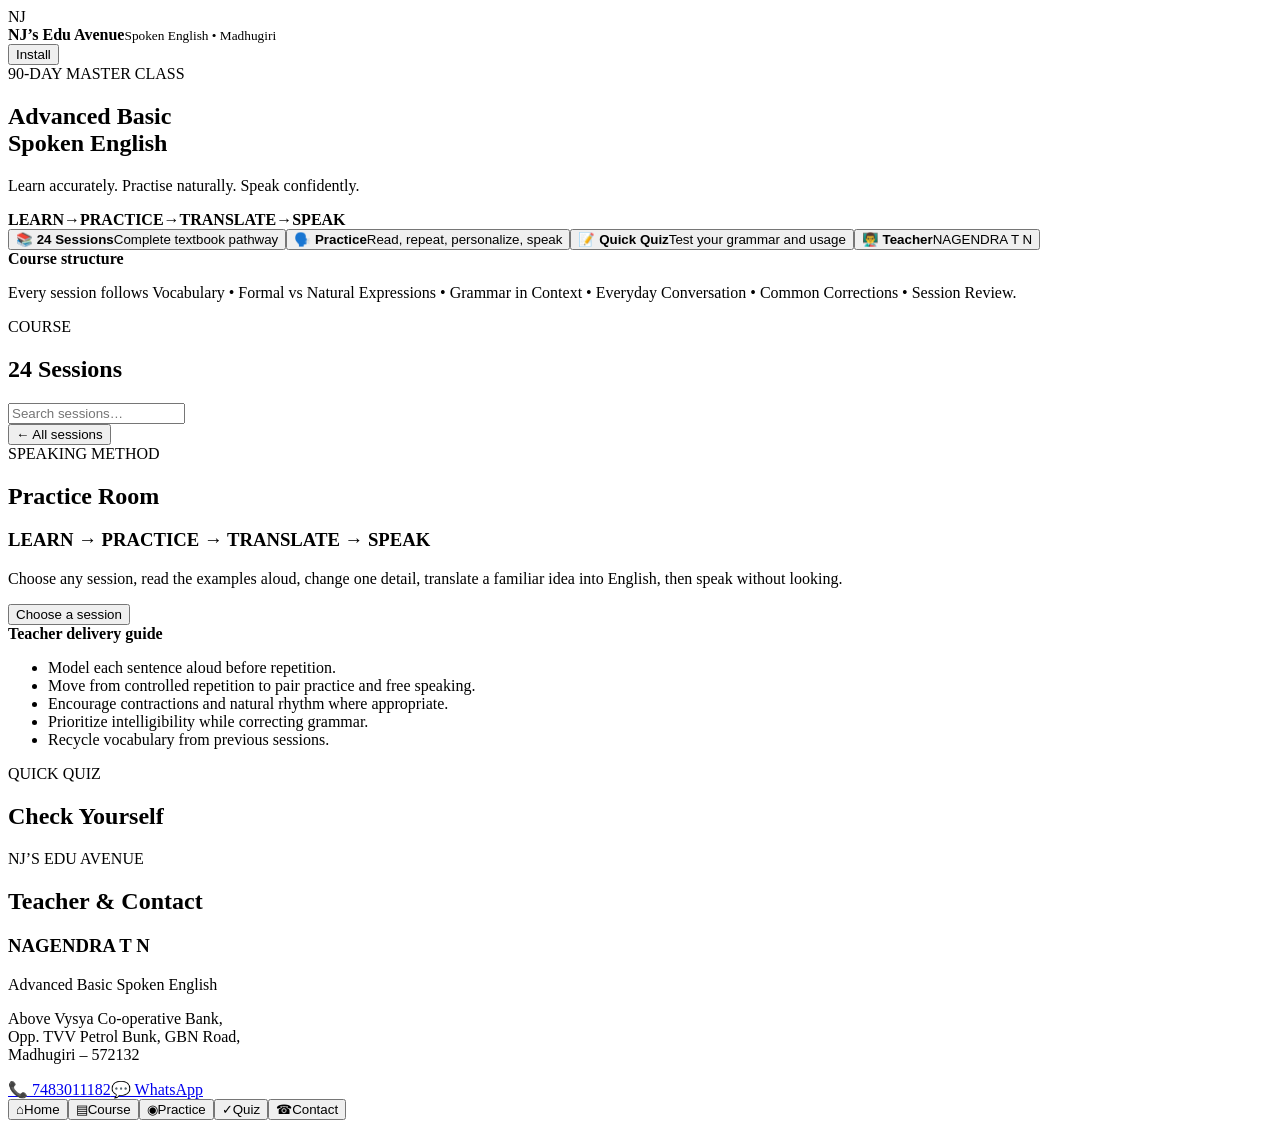
==== index.html @ 38653675 "Create fresh NJ’s Edu Avenue web app shell" ====
<!doctype html><html lang="en"><head><meta charset="utf-8"><meta name="viewport" content="width=device-width,initial-scale=1,viewport-fit=cover"><meta name="theme-color" content="#7c3aed"><meta name="description" content="NJ’s Edu Avenue – Advanced Basic Spoken English, Madhugiri"><link rel="manifest" href="manifest.webmanifest"><link rel="stylesheet" href="style.css"><title>NJ’s Edu Avenue | Spoken English</title></head><body><header class="top"><div class="brand"><div class="logoMark">NJ</div><div><b>NJ’s Edu Avenue</b><small>Spoken English • Madhugiri</small></div></div><button id="installBtn" class="ghost hidden">Install</button></header><main><section id="home" class="screen active"><div class="hero"><span class="pill">90-DAY MASTER CLASS</span><h1>Advanced Basic<br>Spoken English</h1><p>Learn accurately. Practise naturally. Speak confidently.</p><div class="method"><b>LEARN</b><span>→</span><b>PRACTICE</b><span>→</span><b>TRANSLATE</b><span>→</span><b>SPEAK</b></div></div><div class="grid"><button class="card" onclick="showScreen('course')"><strong>📚 24 Sessions</strong><span>Complete textbook pathway</span></button><button class="card" onclick="showScreen('practice')"><strong>🗣️ Practice</strong><span>Read, repeat, personalize, speak</span></button><button class="card" onclick="showScreen('quiz')"><strong>📝 Quick Quiz</strong><span>Test your grammar and usage</span></button><button class="card" onclick="showScreen('contact')"><strong>👨‍🏫 Teacher</strong><span>NAGENDRA T N</span></button></div><div class="info"><b>Course structure</b><p>Every session follows Vocabulary • Formal vs Natural Expressions • Grammar in Context • Everyday Conversation • Common Corrections • Session Review.</p></div></section><section id="course" class="screen"><div class="sectionHead"><div><span class="eyebrow">COURSE</span><h2>24 Sessions</h2></div><input id="search" placeholder="Search sessions…" oninput="renderSessions()"></div><div id="sessions"></div></section><section id="detail" class="screen"><button class="back" onclick="showScreen('course')">← All sessions</button><div id="detailContent"></div></section><section id="practice" class="screen"><span class="eyebrow">SPEAKING METHOD</span><h2>Practice Room</h2><div class="practiceBox"><h3>LEARN → PRACTICE → TRANSLATE → SPEAK</h3><p>Choose any session, read the examples aloud, change one detail, translate a familiar idea into English, then speak without looking.</p><button onclick="showScreen('course')">Choose a session</button></div><div class="info"><b>Teacher delivery guide</b><ul><li>Model each sentence aloud before repetition.</li><li>Move from controlled repetition to pair practice and free speaking.</li><li>Encourage contractions and natural rhythm where appropriate.</li><li>Prioritize intelligibility while correcting grammar.</li><li>Recycle vocabulary from previous sessions.</li></ul></div></section><section id="quiz" class="screen"><span class="eyebrow">QUICK QUIZ</span><h2>Check Yourself</h2><div id="quizBox"></div></section><section id="contact" class="screen"><span class="eyebrow">NJ’S EDU AVENUE</span><h2>Teacher & Contact</h2><div class="contactCard"><h3>NAGENDRA T N</h3><p>Advanced Basic Spoken English</p><p>Above Vysya Co-operative Bank,<br>Opp. TVV Petrol Bunk, GBN Road,<br>Madhugiri – 572132</p><a href="tel:7483011182">📞 7483011182</a><a href="https://wa.me/917483011182" target="_blank">💬 WhatsApp</a></div></section></main><nav><button data-screen="home" onclick="showScreen('home')">⌂<span>Home</span></button><button data-screen="course" onclick="showScreen('course')">▤<span>Course</span></button><button data-screen="practice" onclick="showScreen('practice')">◉<span>Practice</span></button><button data-screen="quiz" onclick="showScreen('quiz')">✓<span>Quiz</span></button><button data-screen="contact" onclick="showScreen('contact')">☎<span>Contact</span></button></nav><script src="app.js"></script></body></html>
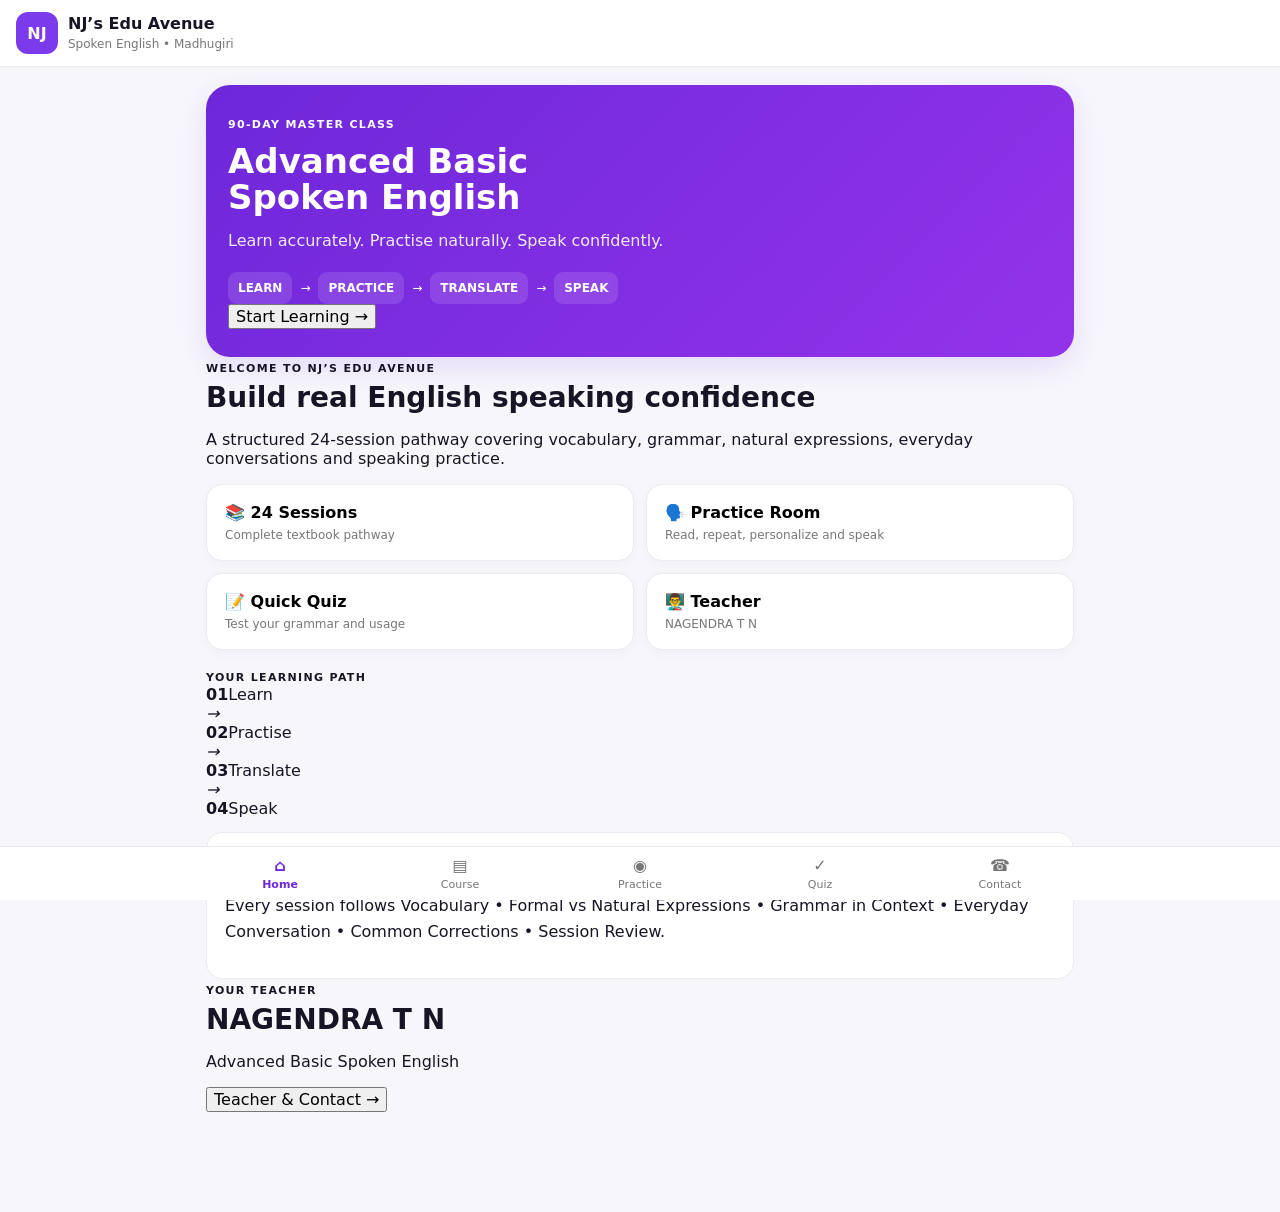
==== commit 390cd5bb: "Create professional home page layout" ====
--- a/index.html
+++ b/index.html
@@ -1 +1,45 @@
-<!doctype html><html lang="en"><head><meta charset="utf-8"><meta name="viewport" content="width=device-width,initial-scale=1,viewport-fit=cover"><meta name="theme-color" content="#7c3aed"><meta name="description" content="NJ’s Edu Avenue – Advanced Basic Spoken English, Madhugiri"><link rel="manifest" href="manifest.webmanifest"><link rel="stylesheet" href="style.css"><title>NJ’s Edu Avenue | Spoken English</title></head><body><header class="top"><div class="brand"><div class="logoMark">NJ</div><div><b>NJ’s Edu Avenue</b><small>Spoken English • Madhugiri</small></div></div><button id="installBtn" class="ghost hidden">Install</button></header><main><section id="home" class="screen active"><div class="hero"><span class="pill">90-DAY MASTER CLASS</span><h1>Advanced Basic<br>Spoken English</h1><p>Learn accurately. Practise naturally. Speak confidently.</p><div class="method"><b>LEARN</b><span>→</span><b>PRACTICE</b><span>→</span><b>TRANSLATE</b><span>→</span><b>SPEAK</b></div></div><div class="grid"><button class="card" onclick="showScreen('course')"><strong>📚 24 Sessions</strong><span>Complete textbook pathway</span></button><button class="card" onclick="showScreen('practice')"><strong>🗣️ Practice</strong><span>Read, repeat, personalize, speak</span></button><button class="card" onclick="showScreen('quiz')"><strong>📝 Quick Quiz</strong><span>Test your grammar and usage</span></button><button class="card" onclick="showScreen('contact')"><strong>👨‍🏫 Teacher</strong><span>NAGENDRA T N</span></button></div><div class="info"><b>Course structure</b><p>Every session follows Vocabulary • Formal vs Natural Expressions • Grammar in Context • Everyday Conversation • Common Corrections • Session Review.</p></div></section><section id="course" class="screen"><div class="sectionHead"><div><span class="eyebrow">COURSE</span><h2>24 Sessions</h2></div><input id="search" placeholder="Search sessions…" oninput="renderSessions()"></div><div id="sessions"></div></section><section id="detail" class="screen"><button class="back" onclick="showScreen('course')">← All sessions</button><div id="detailContent"></div></section><section id="practice" class="screen"><span class="eyebrow">SPEAKING METHOD</span><h2>Practice Room</h2><div class="practiceBox"><h3>LEARN → PRACTICE → TRANSLATE → SPEAK</h3><p>Choose any session, read the examples aloud, change one detail, translate a familiar idea into English, then speak without looking.</p><button onclick="showScreen('course')">Choose a session</button></div><div class="info"><b>Teacher delivery guide</b><ul><li>Model each sentence aloud before repetition.</li><li>Move from controlled repetition to pair practice and free speaking.</li><li>Encourage contractions and natural rhythm where appropriate.</li><li>Prioritize intelligibility while correcting grammar.</li><li>Recycle vocabulary from previous sessions.</li></ul></div></section><section id="quiz" class="screen"><span class="eyebrow">QUICK QUIZ</span><h2>Check Yourself</h2><div id="quizBox"></div></section><section id="contact" class="screen"><span class="eyebrow">NJ’S EDU AVENUE</span><h2>Teacher & Contact</h2><div class="contactCard"><h3>NAGENDRA T N</h3><p>Advanced Basic Spoken English</p><p>Above Vysya Co-operative Bank,<br>Opp. TVV Petrol Bunk, GBN Road,<br>Madhugiri – 572132</p><a href="tel:7483011182">📞 7483011182</a><a href="https://wa.me/917483011182" target="_blank">💬 WhatsApp</a></div></section></main><nav><button data-screen="home" onclick="showScreen('home')">⌂<span>Home</span></button><button data-screen="course" onclick="showScreen('course')">▤<span>Course</span></button><button data-screen="practice" onclick="showScreen('practice')">◉<span>Practice</span></button><button data-screen="quiz" onclick="showScreen('quiz')">✓<span>Quiz</span></button><button data-screen="contact" onclick="showScreen('contact')">☎<span>Contact</span></button></nav><script src="app.js"></script></body></html>+<!doctype html>
+<html lang="en">
+<head>
+<meta charset="utf-8">
+<meta name="viewport" content="width=device-width,initial-scale=1,viewport-fit=cover">
+<meta name="theme-color" content="#5b21b6">
+<meta name="description" content="NJ’s Edu Avenue – Advanced Basic Spoken English, Madhugiri">
+<link rel="manifest" href="manifest.webmanifest">
+<link rel="stylesheet" href="style.css">
+<title>NJ’s Edu Avenue | Spoken English</title>
+</head>
+<body>
+<header class="top">
+  <div class="brand"><div class="logoMark">NJ</div><div><b>NJ’s Edu Avenue</b><small>Spoken English • Madhugiri</small></div></div>
+  <button id="installBtn" class="ghost hidden">Install</button>
+</header>
+<main>
+<section id="home" class="screen active">
+  <div class="hero">
+    <span class="pill">90-DAY MASTER CLASS</span>
+    <h1>Advanced Basic<br><span>Spoken English</span></h1>
+    <p class="heroLead">Learn accurately. Practise naturally. Speak confidently.</p>
+    <div class="method"><b>LEARN</b><span>→</span><b>PRACTICE</b><span>→</span><b>TRANSLATE</b><span>→</span><b>SPEAK</b></div>
+    <button class="primaryHero" onclick="showScreen('course')">Start Learning →</button>
+  </div>
+  <div class="welcome"><span class="eyebrow">WELCOME TO NJ’S EDU AVENUE</span><h2>Build real English speaking confidence</h2><p>A structured 24-session pathway covering vocabulary, grammar, natural expressions, everyday conversations and speaking practice.</p></div>
+  <div class="grid">
+    <button class="card featured" onclick="showScreen('course')"><strong>📚 24 Sessions</strong><span>Complete textbook pathway</span></button>
+    <button class="card" onclick="showScreen('practice')"><strong>🗣️ Practice Room</strong><span>Read, repeat, personalize and speak</span></button>
+    <button class="card" onclick="showScreen('quiz')"><strong>📝 Quick Quiz</strong><span>Test your grammar and usage</span></button>
+    <button class="card" onclick="showScreen('contact')"><strong>👨‍🏫 Teacher</strong><span>NAGENDRA T N</span></button>
+  </div>
+  <div class="learningPath"><span class="eyebrow">YOUR LEARNING PATH</span><div class="pathRow"><div><b>01</b><span>Learn</span></div><i>→</i><div><b>02</b><span>Practise</span></div><i>→</i><div><b>03</b><span>Translate</span></div><i>→</i><div><b>04</b><span>Speak</span></div></div></div>
+  <div class="info"><b>Course structure</b><p>Every session follows Vocabulary • Formal vs Natural Expressions • Grammar in Context • Everyday Conversation • Common Corrections • Session Review.</p></div>
+  <div class="teacherPreview"><span class="eyebrow">YOUR TEACHER</span><h2>NAGENDRA T N</h2><p>Advanced Basic Spoken English</p><button class="outline" onclick="showScreen('contact')">Teacher & Contact →</button></div>
+</section>
+<section id="course" class="screen"><div class="sectionHead"><div><span class="eyebrow">COURSE</span><h2>24 Sessions</h2></div><input id="search" placeholder="Search sessions…" oninput="renderSessions()"></div><div id="sessions"></div></section>
+<section id="detail" class="screen"><button class="back" onclick="showScreen('course')">← All sessions</button><div id="detailContent"></div></section>
+<section id="practice" class="screen"><span class="eyebrow">SPEAKING METHOD</span><h2>Practice Room</h2><div class="practiceBox"><h3>LEARN → PRACTICE → TRANSLATE → SPEAK</h3><p>Choose any session, read the examples aloud, change one detail, translate a familiar idea into English, then speak without looking.</p><button onclick="showScreen('course')">Choose a session</button></div><div class="info"><b>Teacher delivery guide</b><ul><li>Model each sentence aloud before repetition.</li><li>Move from controlled repetition to pair practice and free speaking.</li><li>Encourage contractions and natural rhythm where appropriate.</li><li>Prioritize intelligibility while correcting grammar.</li><li>Recycle vocabulary from previous sessions.</li></ul></div></section>
+<section id="quiz" class="screen"><span class="eyebrow">QUICK QUIZ</span><h2>Check Yourself</h2><div id="quizBox"></div></section>
+<section id="contact" class="screen"><span class="eyebrow">NJ’S EDU AVENUE</span><h2>Teacher & Contact</h2><div class="contactCard"><h3>NAGENDRA T N</h3><p>Advanced Basic Spoken English</p><p>Above Vysya Co-operative Bank,<br>Opp. TVV Petrol Bunk, GBN Road,<br>Madhugiri – 572132</p><a href="tel:7483011182">📞 7483011182</a><a href="https://wa.me/917483011182" target="_blank">💬 WhatsApp</a></div></section>
+</main>
+<nav><button data-screen="home" onclick="showScreen('home')">⌂<span>Home</span></button><button data-screen="course" onclick="showScreen('course')">▤<span>Course</span></button><button data-screen="practice" onclick="showScreen('practice')">◉<span>Practice</span></button><button data-screen="quiz" onclick="showScreen('quiz')">✓<span>Quiz</span></button><button data-screen="contact" onclick="showScreen('contact')">☎<span>Contact</span></button></nav>
+<script src="app.js"></script>
+</body></html>
--- a/style.css
+++ b/style.css
@@ -0,0 +1 @@
+*{box-sizing:border-box}body{margin:0;font-family:Inter,system-ui,-apple-system,BlinkMacSystemFont,"Segoe UI",sans-serif;background:#f7f7fb;color:#171525;padding-bottom:82px}.top{position:sticky;top:0;z-index:5;background:#fff;border-bottom:1px solid #eceaf2;padding:12px 16px;display:flex;align-items:center;justify-content:space-between}.brand{display:flex;gap:10px;align-items:center}.logoMark{width:42px;height:42px;border-radius:12px;background:#7c3aed;color:white;display:grid;place-items:center;font-weight:900}.brand b{display:block}.brand small{color:#777;font-size:12px}.ghost,.back,button{font:inherit}.ghost{border:1px solid #ddd6fe;background:#fff;color:#6d28d9;border-radius:10px;padding:8px 12px}.hidden{display:none}main{max-width:900px;margin:auto;padding:18px 16px}.screen{display:none}.screen.active{display:block}.hero{background:linear-gradient(135deg,#6d28d9,#9333ea);color:#fff;border-radius:24px;padding:28px 22px;box-shadow:0 10px 30px #7c3aed25}.pill,.eyebrow{font-size:11px;font-weight:800;letter-spacing:.12em}.hero h1{font-size:34px;line-height:1.05;margin:12px 0}.hero p{opacity:.9}.method{margin-top:22px;display:flex;flex-wrap:wrap;gap:8px;align-items:center;font-size:12px}.method b{background:#ffffff1f;padding:9px 10px;border-radius:9px}.grid{display:grid;grid-template-columns:repeat(2,1fr);gap:12px;margin:16px 0}.card{text-align:left;background:#fff;border:1px solid #eceaf2;border-radius:16px;padding:18px;box-shadow:0 3px 12px #00000008}.card strong,.card span{display:block}.card span{font-size:12px;color:#777;margin-top:6px}.info,.practiceBox,.contactCard,.detailCard{background:#fff;border:1px solid #eceaf2;border-radius:16px;padding:18px;margin-top:14px;line-height:1.6}.sectionHead{display:flex;justify-content:space-between;align-items:end;gap:12px}.sectionHead h2,h2{margin:5px 0 16px;font-size:28px}.sectionHead input{max-width:220px;padding:11px;border:1px solid #ddd6fe;border-radius:10px}.session{display:flex;gap:14px;align-items:center;background:#fff;border:1px solid #eceaf2;border-radius:15px;padding:15px;margin:10px 0;width:100%;text-align:left;cursor:pointer}.num{min-width:42px;height:42px;border-radius:12px;background:#f0e9ff;color:#6d28d9;display:grid;place-items:center;font-weight:800}.session b{display:block}.session small{color:#777}.back{border:0;background:transparent;color:#6d28d9;padding:0;margin:4px 0 14px}.detailCard h3{margin-top:0}.example{background:#f8f7fb;border-left:3px solid #7c3aed;padding:10px 12px;border-radius:8px;margin:8px 0}.practiceBox h3{font-size:20px}.practiceBox button,.quizBtn{background:#7c3aed;color:#fff;border:0;border-radius:10px;padding:11px 15px;cursor:pointer}.quizCard{background:#fff;border:1px solid #eceaf2;border-radius:16px;padding:18px;margin:12px 0}.quizCard button{display:block;width:100%;text-align:left;margin:8px 0;border:1px solid #ddd6fe;background:#faf9ff;border-radius:10px;padding:12px;cursor:pointer}.quizCard button.correct{background:#dcfce7;border-color:#22c55e}.quizCard button.wrong{background:#fee2e2;border-color:#ef4444}.score{font-size:18px;font-weight:800;margin:14px 0}.contactCard a{display:block;margin:12px 0;color:#6d28d9;font-weight:700;text-decoration:none}nav{position:fixed;bottom:0;left:0;right:0;background:#fff;border-top:1px solid #e9e7ef;display:flex;justify-content:center;z-index:10}nav button{flex:1;max-width:180px;border:0;background:transparent;padding:9px 4px;color:#777}nav button.active{color:#6d28d9;font-weight:800}nav span{display:block;font-size:11px;margin-top:3px}@media(max-width:560px){.hero h1{font-size:30px}.grid{grid-template-columns:1fr}.sectionHead{align-items:stretch;flex-direction:column}.sectionHead input{max-width:none;width:100%}}
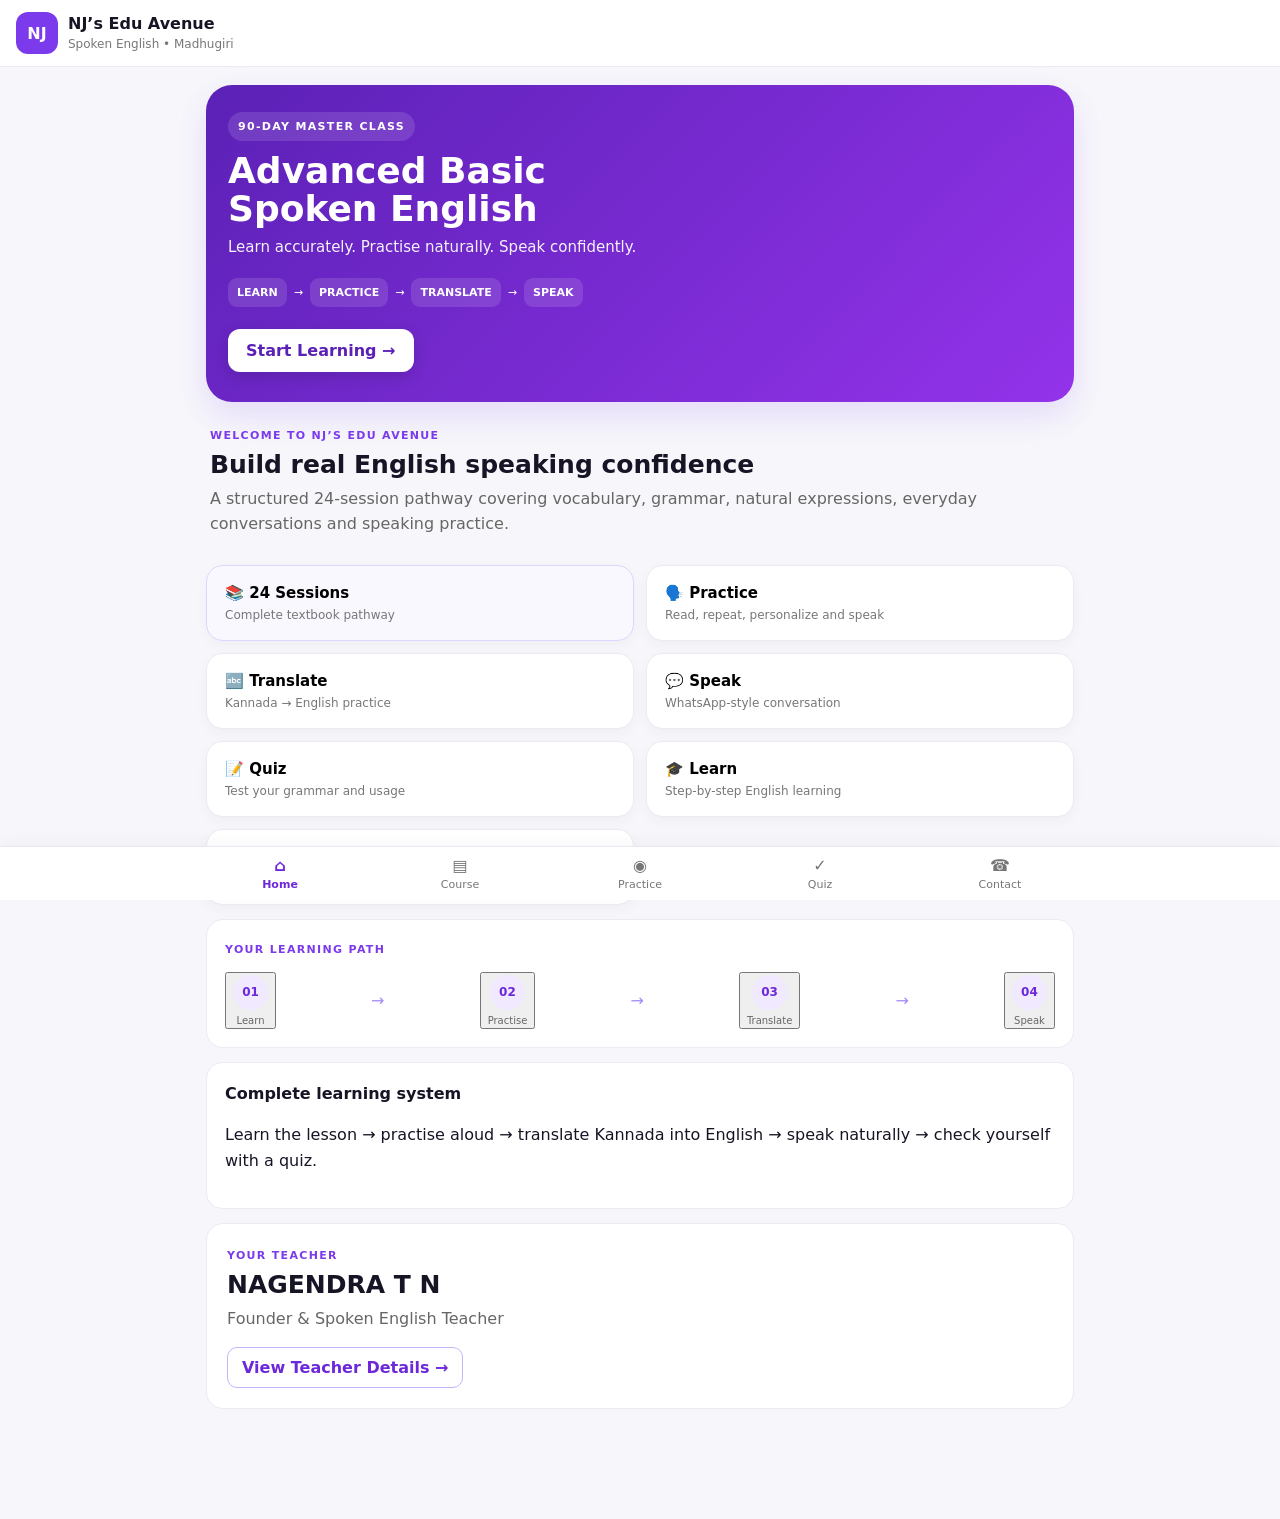
==== commit e1713a9a: "Add Learn Translate Speak Quiz and Teacher sections to home" ====
--- a/index.html
+++ b/index.html
@@ -1,45 +1 @@
-<!doctype html>
-<html lang="en">
-<head>
-<meta charset="utf-8">
-<meta name="viewport" content="width=device-width,initial-scale=1,viewport-fit=cover">
-<meta name="theme-color" content="#5b21b6">
-<meta name="description" content="NJ’s Edu Avenue – Advanced Basic Spoken English, Madhugiri">
-<link rel="manifest" href="manifest.webmanifest">
-<link rel="stylesheet" href="style.css">
-<title>NJ’s Edu Avenue | Spoken English</title>
-</head>
-<body>
-<header class="top">
-  <div class="brand"><div class="logoMark">NJ</div><div><b>NJ’s Edu Avenue</b><small>Spoken English • Madhugiri</small></div></div>
-  <button id="installBtn" class="ghost hidden">Install</button>
-</header>
-<main>
-<section id="home" class="screen active">
-  <div class="hero">
-    <span class="pill">90-DAY MASTER CLASS</span>
-    <h1>Advanced Basic<br><span>Spoken English</span></h1>
-    <p class="heroLead">Learn accurately. Practise naturally. Speak confidently.</p>
-    <div class="method"><b>LEARN</b><span>→</span><b>PRACTICE</b><span>→</span><b>TRANSLATE</b><span>→</span><b>SPEAK</b></div>
-    <button class="primaryHero" onclick="showScreen('course')">Start Learning →</button>
-  </div>
-  <div class="welcome"><span class="eyebrow">WELCOME TO NJ’S EDU AVENUE</span><h2>Build real English speaking confidence</h2><p>A structured 24-session pathway covering vocabulary, grammar, natural expressions, everyday conversations and speaking practice.</p></div>
-  <div class="grid">
-    <button class="card featured" onclick="showScreen('course')"><strong>📚 24 Sessions</strong><span>Complete textbook pathway</span></button>
-    <button class="card" onclick="showScreen('practice')"><strong>🗣️ Practice Room</strong><span>Read, repeat, personalize and speak</span></button>
-    <button class="card" onclick="showScreen('quiz')"><strong>📝 Quick Quiz</strong><span>Test your grammar and usage</span></button>
-    <button class="card" onclick="showScreen('contact')"><strong>👨‍🏫 Teacher</strong><span>NAGENDRA T N</span></button>
-  </div>
-  <div class="learningPath"><span class="eyebrow">YOUR LEARNING PATH</span><div class="pathRow"><div><b>01</b><span>Learn</span></div><i>→</i><div><b>02</b><span>Practise</span></div><i>→</i><div><b>03</b><span>Translate</span></div><i>→</i><div><b>04</b><span>Speak</span></div></div></div>
-  <div class="info"><b>Course structure</b><p>Every session follows Vocabulary • Formal vs Natural Expressions • Grammar in Context • Everyday Conversation • Common Corrections • Session Review.</p></div>
-  <div class="teacherPreview"><span class="eyebrow">YOUR TEACHER</span><h2>NAGENDRA T N</h2><p>Advanced Basic Spoken English</p><button class="outline" onclick="showScreen('contact')">Teacher & Contact →</button></div>
-</section>
-<section id="course" class="screen"><div class="sectionHead"><div><span class="eyebrow">COURSE</span><h2>24 Sessions</h2></div><input id="search" placeholder="Search sessions…" oninput="renderSessions()"></div><div id="sessions"></div></section>
-<section id="detail" class="screen"><button class="back" onclick="showScreen('course')">← All sessions</button><div id="detailContent"></div></section>
-<section id="practice" class="screen"><span class="eyebrow">SPEAKING METHOD</span><h2>Practice Room</h2><div class="practiceBox"><h3>LEARN → PRACTICE → TRANSLATE → SPEAK</h3><p>Choose any session, read the examples aloud, change one detail, translate a familiar idea into English, then speak without looking.</p><button onclick="showScreen('course')">Choose a session</button></div><div class="info"><b>Teacher delivery guide</b><ul><li>Model each sentence aloud before repetition.</li><li>Move from controlled repetition to pair practice and free speaking.</li><li>Encourage contractions and natural rhythm where appropriate.</li><li>Prioritize intelligibility while correcting grammar.</li><li>Recycle vocabulary from previous sessions.</li></ul></div></section>
-<section id="quiz" class="screen"><span class="eyebrow">QUICK QUIZ</span><h2>Check Yourself</h2><div id="quizBox"></div></section>
-<section id="contact" class="screen"><span class="eyebrow">NJ’S EDU AVENUE</span><h2>Teacher & Contact</h2><div class="contactCard"><h3>NAGENDRA T N</h3><p>Advanced Basic Spoken English</p><p>Above Vysya Co-operative Bank,<br>Opp. TVV Petrol Bunk, GBN Road,<br>Madhugiri – 572132</p><a href="tel:7483011182">📞 7483011182</a><a href="https://wa.me/917483011182" target="_blank">💬 WhatsApp</a></div></section>
-</main>
-<nav><button data-screen="home" onclick="showScreen('home')">⌂<span>Home</span></button><button data-screen="course" onclick="showScreen('course')">▤<span>Course</span></button><button data-screen="practice" onclick="showScreen('practice')">◉<span>Practice</span></button><button data-screen="quiz" onclick="showScreen('quiz')">✓<span>Quiz</span></button><button data-screen="contact" onclick="showScreen('contact')">☎<span>Contact</span></button></nav>
-<script src="app.js"></script>
-</body></html>+<!doctype html><html lang="en"><head><meta charset="utf-8"><meta name="viewport" content="width=device-width,initial-scale=1,viewport-fit=cover"><meta name="theme-color" content="#5b21b6"><meta name="description" content="NJ’s Edu Avenue – Advanced Basic Spoken English, Madhugiri"><link rel="manifest" href="manifest.webmanifest"><link rel="stylesheet" href="style.css"><title>NJ’s Edu Avenue | Spoken English</title></head><body><header class="top"><div class="brand"><div class="logoMark">NJ</div><div><b>NJ’s Edu Avenue</b><small>Spoken English • Madhugiri</small></div></div><button id="installBtn" class="ghost hidden">Install</button></header><main><section id="home" class="screen active"><div class="hero"><span class="pill">90-DAY MASTER CLASS</span><h1>Advanced Basic<br><span>Spoken English</span></h1><p class="heroLead">Learn accurately. Practise naturally. Speak confidently.</p><div class="method"><b>LEARN</b><span>→</span><b>PRACTICE</b><span>→</span><b>TRANSLATE</b><span>→</span><b>SPEAK</b></div><button class="primaryHero" onclick="showScreen('course')">Start Learning →</button></div><div class="welcome"><span class="eyebrow">WELCOME TO NJ’S EDU AVENUE</span><h2>Build real English speaking confidence</h2><p>A structured 24-session pathway covering vocabulary, grammar, natural expressions, everyday conversations and speaking practice.</p></div><div class="grid"><button class="card featured" onclick="showScreen('course')"><strong>📚 24 Sessions</strong><span>Complete textbook pathway</span></button><button class="card" onclick="showScreen('practice')"><strong>🗣️ Practice</strong><span>Read, repeat, personalize and speak</span></button><button class="card" onclick="openFeature('translate')"><strong>🔤 Translate</strong><span>Kannada → English practice</span></button><button class="card" onclick="openFeature('speak')"><strong>💬 Speak</strong><span>WhatsApp-style conversation</span></button><button class="card" onclick="showScreen('quiz')"><strong>📝 Quiz</strong><span>Test your grammar and usage</span></button><button class="card" onclick="openFeature('learn')"><strong>🎓 Learn</strong><span>Step-by-step English learning</span></button><button class="card" onclick="openFeature('teacher')"><strong>👨‍🏫 Teacher</strong><span>NAGENDRA T N</span></button></div><div class="learningPath"><span class="eyebrow">YOUR LEARNING PATH</span><div class="pathRow"><button onclick="openFeature('learn')"><b>01</b><span>Learn</span></button><i>→</i><button onclick="showScreen('practice')"><b>02</b><span>Practise</span></button><i>→</i><button onclick="openFeature('translate')"><b>03</b><span>Translate</span></button><i>→</i><button onclick="openFeature('speak')"><b>04</b><span>Speak</span></button></div></div><div class="info"><b>Complete learning system</b><p>Learn the lesson → practise aloud → translate Kannada into English → speak naturally → check yourself with a quiz.</p></div><div class="teacherPreview"><span class="eyebrow">YOUR TEACHER</span><h2>NAGENDRA T N</h2><p>Founder & Spoken English Teacher</p><button class="outline" onclick="openFeature('teacher')">View Teacher Details →</button></div></section><section id="course" class="screen"><div class="sectionHead"><div><span class="eyebrow">COURSE</span><h2>24 Sessions</h2></div><input id="search" placeholder="Search sessions…" oninput="renderSessions()"></div><div id="sessions"></div></section><section id="detail" class="screen"><button class="back" onclick="showScreen('course')">← All sessions</button><div id="detailContent"></div></section><section id="practice" class="screen"><span class="eyebrow">SPEAKING METHOD</span><h2>Practice Room</h2><div class="practiceBox"><h3>LEARN → PRACTICE → TRANSLATE → SPEAK</h3><p>Choose any session, read the examples aloud, change one detail, translate a familiar idea into English, then speak without looking.</p><button onclick="showScreen('course')">Choose a session</button></div><div class="info"><b>Teacher delivery guide</b><ul><li>Model each sentence aloud before repetition.</li><li>Move from controlled repetition to pair practice and free speaking.</li><li>Encourage contractions and natural rhythm where appropriate.</li><li>Prioritize intelligibility while correcting grammar.</li><li>Recycle vocabulary from previous sessions.</li></ul></div></section><section id="quiz" class="screen"><span class="eyebrow">QUICK QUIZ</span><h2>Check Yourself</h2><div id="quizBox"></div></section><section id="contact" class="screen"><span class="eyebrow">NJ’S EDU AVENUE</span><h2>Teacher & Contact</h2><div class="contactCard"><h3>NAGENDRA T N</h3><p>Advanced Basic Spoken English</p><p>Above Vysya Co-operative Bank,<br>Opp. TVV Petrol Bunk, GBN Road,<br>Madhugiri – 572132</p><a href="tel:7483011182">📞 7483011182</a><a href="https://wa.me/917483011182" target="_blank">💬 WhatsApp</a></div></section><div id="featureScreens"></div></main><nav><button data-screen="home" onclick="showScreen('home')">⌂<span>Home</span></button><button data-screen="course" onclick="showScreen('course')">▤<span>Course</span></button><button data-screen="practice" onclick="showScreen('practice')">◉<span>Practice</span></button><button data-screen="quiz" onclick="showScreen('quiz')">✓<span>Quiz</span></button><button data-screen="contact" onclick="showScreen('contact')">☎<span>Contact</span></button></nav><script src="app.js"></script><script src="home-enhancements.js"></script></body></html>
--- a/style.css
+++ b/style.css
@@ -1 +1 @@
-*{box-sizing:border-box}body{margin:0;font-family:Inter,system-ui,-apple-system,BlinkMacSystemFont,"Segoe UI",sans-serif;background:#f7f7fb;color:#171525;padding-bottom:82px}.top{position:sticky;top:0;z-index:5;background:#fff;border-bottom:1px solid #eceaf2;padding:12px 16px;display:flex;align-items:center;justify-content:space-between}.brand{display:flex;gap:10px;align-items:center}.logoMark{width:42px;height:42px;border-radius:12px;background:#7c3aed;color:white;display:grid;place-items:center;font-weight:900}.brand b{display:block}.brand small{color:#777;font-size:12px}.ghost,.back,button{font:inherit}.ghost{border:1px solid #ddd6fe;background:#fff;color:#6d28d9;border-radius:10px;padding:8px 12px}.hidden{display:none}main{max-width:900px;margin:auto;padding:18px 16px}.screen{display:none}.screen.active{display:block}.hero{background:linear-gradient(135deg,#6d28d9,#9333ea);color:#fff;border-radius:24px;padding:28px 22px;box-shadow:0 10px 30px #7c3aed25}.pill,.eyebrow{font-size:11px;font-weight:800;letter-spacing:.12em}.hero h1{font-size:34px;line-height:1.05;margin:12px 0}.hero p{opacity:.9}.method{margin-top:22px;display:flex;flex-wrap:wrap;gap:8px;align-items:center;font-size:12px}.method b{background:#ffffff1f;padding:9px 10px;border-radius:9px}.grid{display:grid;grid-template-columns:repeat(2,1fr);gap:12px;margin:16px 0}.card{text-align:left;background:#fff;border:1px solid #eceaf2;border-radius:16px;padding:18px;box-shadow:0 3px 12px #00000008}.card strong,.card span{display:block}.card span{font-size:12px;color:#777;margin-top:6px}.info,.practiceBox,.contactCard,.detailCard{background:#fff;border:1px solid #eceaf2;border-radius:16px;padding:18px;margin-top:14px;line-height:1.6}.sectionHead{display:flex;justify-content:space-between;align-items:end;gap:12px}.sectionHead h2,h2{margin:5px 0 16px;font-size:28px}.sectionHead input{max-width:220px;padding:11px;border:1px solid #ddd6fe;border-radius:10px}.session{display:flex;gap:14px;align-items:center;background:#fff;border:1px solid #eceaf2;border-radius:15px;padding:15px;margin:10px 0;width:100%;text-align:left;cursor:pointer}.num{min-width:42px;height:42px;border-radius:12px;background:#f0e9ff;color:#6d28d9;display:grid;place-items:center;font-weight:800}.session b{display:block}.session small{color:#777}.back{border:0;background:transparent;color:#6d28d9;padding:0;margin:4px 0 14px}.detailCard h3{margin-top:0}.example{background:#f8f7fb;border-left:3px solid #7c3aed;padding:10px 12px;border-radius:8px;margin:8px 0}.practiceBox h3{font-size:20px}.practiceBox button,.quizBtn{background:#7c3aed;color:#fff;border:0;border-radius:10px;padding:11px 15px;cursor:pointer}.quizCard{background:#fff;border:1px solid #eceaf2;border-radius:16px;padding:18px;margin:12px 0}.quizCard button{display:block;width:100%;text-align:left;margin:8px 0;border:1px solid #ddd6fe;background:#faf9ff;border-radius:10px;padding:12px;cursor:pointer}.quizCard button.correct{background:#dcfce7;border-color:#22c55e}.quizCard button.wrong{background:#fee2e2;border-color:#ef4444}.score{font-size:18px;font-weight:800;margin:14px 0}.contactCard a{display:block;margin:12px 0;color:#6d28d9;font-weight:700;text-decoration:none}nav{position:fixed;bottom:0;left:0;right:0;background:#fff;border-top:1px solid #e9e7ef;display:flex;justify-content:center;z-index:10}nav button{flex:1;max-width:180px;border:0;background:transparent;padding:9px 4px;color:#777}nav button.active{color:#6d28d9;font-weight:800}nav span{display:block;font-size:11px;margin-top:3px}@media(max-width:560px){.hero h1{font-size:30px}.grid{grid-template-columns:1fr}.sectionHead{align-items:stretch;flex-direction:column}.sectionHead input{max-width:none;width:100%}}+*{box-sizing:border-box}body{margin:0;font-family:Inter,system-ui,-apple-system,BlinkMacSystemFont,"Segoe UI",sans-serif;background:#f7f7fb;color:#171525;padding-bottom:92px}.top{position:sticky;top:0;z-index:5;background:#fff;border-bottom:1px solid #eceaf2;padding:12px 16px;display:flex;align-items:center;justify-content:space-between}.brand{display:flex;gap:10px;align-items:center}.logoMark{width:42px;height:42px;border-radius:12px;background:#7c3aed;color:white;display:grid;place-items:center;font-weight:900}.brand b{display:block}.brand small{color:#777;font-size:12px}.ghost,.back,button{font:inherit}.ghost{border:1px solid #ddd6fe;background:#fff;color:#6d28d9;border-radius:10px;padding:8px 12px}.hidden{display:none}main{max-width:900px;margin:auto;padding:18px 16px}.screen{display:none}.screen.active{display:block}.hero{background:linear-gradient(135deg,#5b21b6,#9333ea);color:#fff;border-radius:26px;padding:30px 22px;box-shadow:0 14px 35px #7c3aed25}.pill{font-size:11px;font-weight:900;letter-spacing:.12em;background:#ffffff1f;padding:8px 10px;border-radius:999px}.hero h1{font-size:36px;line-height:1.05;margin:18px 0 10px}.hero h1 span{font-weight:900}.heroLead{font-size:15px;opacity:.94;margin:0}.method{margin-top:22px;display:flex;flex-wrap:wrap;gap:7px;align-items:center;font-size:11px}.method b{background:#ffffff1f;padding:8px 9px;border-radius:9px}.primaryHero{margin-top:22px;background:#fff;color:#5b21b6;border:0;border-radius:12px;padding:12px 18px;font-weight:800;cursor:pointer;box-shadow:0 5px 15px #0002}.welcome{padding:22px 4px 8px}.eyebrow{font-size:11px;font-weight:900;letter-spacing:.12em;color:#7c3aed}.welcome h2,.teacherPreview h2{margin:7px 0;font-size:25px}.welcome p,.teacherPreview p{color:#666;line-height:1.6;margin:6px 0}.grid{display:grid;grid-template-columns:repeat(2,1fr);gap:12px;margin:14px 0}.card{text-align:left;background:#fff;border:1px solid #eceaf2;border-radius:17px;padding:18px;box-shadow:0 4px 14px #00000009;cursor:pointer}.card strong,.card span{display:block}.card strong{font-size:15px}.card span{font-size:12px;color:#777;margin-top:6px}.card.featured{border-color:#ddd6fe;background:#faf8ff}.learningPath{background:#fff;border:1px solid #eceaf2;border-radius:17px;padding:18px;margin-top:14px}.pathRow{display:flex;align-items:center;justify-content:space-between;gap:5px;margin-top:15px}.pathRow div{text-align:center}.pathRow b{display:grid;place-items:center;width:35px;height:35px;margin:auto;border-radius:50%;background:#f0e9ff;color:#6d28d9;font-size:12px}.pathRow span{display:block;font-size:10px;margin-top:5px;color:#666}.pathRow i{color:#a78bfa;font-style:normal}.info,.practiceBox,.contactCard,.detailCard{background:#fff;border:1px solid #eceaf2;border-radius:16px;padding:18px;margin-top:14px;line-height:1.6}.teacherPreview{background:#fff;border:1px solid #eceaf2;border-radius:17px;padding:20px;margin-top:14px}.outline{margin-top:10px;background:#fff;border:1px solid #c4b5fd;color:#6d28d9;border-radius:10px;padding:10px 14px;font-weight:700}.sectionHead{display:flex;justify-content:space-between;align-items:end;gap:12px}.sectionHead h2,h2{margin:5px 0 16px;font-size:28px}.sectionHead input{max-width:220px;padding:11px;border:1px solid #ddd6fe;border-radius:10px}.session{display:flex;gap:14px;align-items:center;background:#fff;border:1px solid #eceaf2;border-radius:15px;padding:15px;margin:10px 0;width:100%;text-align:left;cursor:pointer}.num{min-width:42px;height:42px;border-radius:12px;background:#f0e9ff;color:#6d28d9;display:grid;place-items:center;font-weight:800}.session b{display:block}.session small{color:#777}.back{border:0;background:transparent;color:#6d28d9;padding:0;margin:4px 0 14px}.detailCard h3{margin-top:0}.example{background:#f8f7fb;border-left:3px solid #7c3aed;padding:10px 12px;border-radius:8px;margin:8px 0}.practiceBox h3{font-size:20px}.practiceBox button,.quizBtn{background:#7c3aed;color:#fff;border:0;border-radius:10px;padding:11px 15px;cursor:pointer}.quizCard{background:#fff;border:1px solid #eceaf2;border-radius:16px;padding:18px;margin:12px 0}.quizCard button{display:block;width:100%;text-align:left;margin:8px 0;border:1px solid #ddd6fe;background:#faf9ff;border-radius:10px;padding:12px;cursor:pointer}.quizCard button.correct{background:#dcfce7;border-color:#22c55e}.quizCard button.wrong{background:#fee2e2;border-color:#ef4444}.score{font-size:18px;font-weight:800;margin:14px 0}.contactCard a{display:block;margin:12px 0;color:#6d28d9;font-weight:700;text-decoration:none}nav{position:fixed;bottom:0;left:0;right:0;background:#fff;border-top:1px solid #e9e7ef;display:flex;justify-content:center;z-index:10;box-shadow:0 -4px 15px #00000008}nav button{flex:1;max-width:180px;border:0;background:transparent;padding:9px 4px;color:#777}nav button.active{color:#6d28d9;font-weight:800}nav span{display:block;font-size:11px;margin-top:3px}@media(max-width:560px){.hero h1{font-size:31px}.grid{grid-template-columns:1fr}.sectionHead{align-items:stretch;flex-direction:column}.sectionHead input{max-width:none;width:100%}.pathRow{gap:2px}.pathRow i{font-size:11px}}
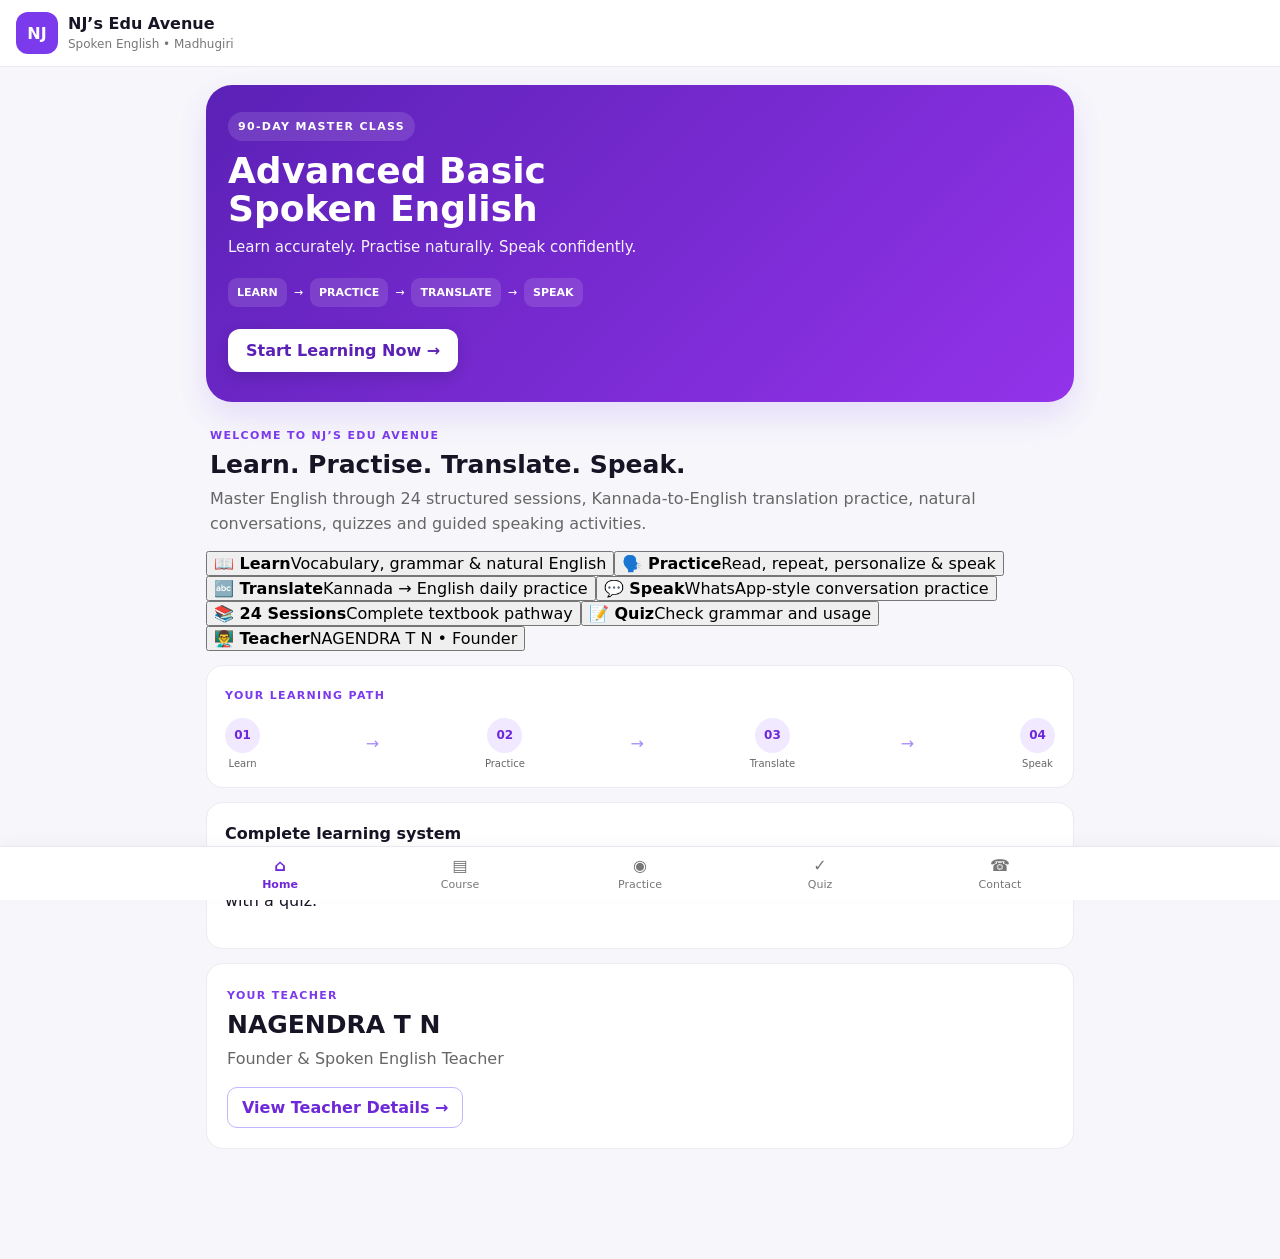
==== commit 831a61e9: "Add Learn Practice Kannada Translate WhatsApp Speak and Teacher sections" ====
--- a/index.html
+++ b/index.html
@@ -1 +1,7 @@
-<!doctype html><html lang="en"><head><meta charset="utf-8"><meta name="viewport" content="width=device-width,initial-scale=1,viewport-fit=cover"><meta name="theme-color" content="#5b21b6"><meta name="description" content="NJ’s Edu Avenue – Advanced Basic Spoken English, Madhugiri"><link rel="manifest" href="manifest.webmanifest"><link rel="stylesheet" href="style.css"><title>NJ’s Edu Avenue | Spoken English</title></head><body><header class="top"><div class="brand"><div class="logoMark">NJ</div><div><b>NJ’s Edu Avenue</b><small>Spoken English • Madhugiri</small></div></div><button id="installBtn" class="ghost hidden">Install</button></header><main><section id="home" class="screen active"><div class="hero"><span class="pill">90-DAY MASTER CLASS</span><h1>Advanced Basic<br><span>Spoken English</span></h1><p class="heroLead">Learn accurately. Practise naturally. Speak confidently.</p><div class="method"><b>LEARN</b><span>→</span><b>PRACTICE</b><span>→</span><b>TRANSLATE</b><span>→</span><b>SPEAK</b></div><button class="primaryHero" onclick="showScreen('course')">Start Learning →</button></div><div class="welcome"><span class="eyebrow">WELCOME TO NJ’S EDU AVENUE</span><h2>Build real English speaking confidence</h2><p>A structured 24-session pathway covering vocabulary, grammar, natural expressions, everyday conversations and speaking practice.</p></div><div class="grid"><button class="card featured" onclick="showScreen('course')"><strong>📚 24 Sessions</strong><span>Complete textbook pathway</span></button><button class="card" onclick="showScreen('practice')"><strong>🗣️ Practice</strong><span>Read, repeat, personalize and speak</span></button><button class="card" onclick="openFeature('translate')"><strong>🔤 Translate</strong><span>Kannada → English practice</span></button><button class="card" onclick="openFeature('speak')"><strong>💬 Speak</strong><span>WhatsApp-style conversation</span></button><button class="card" onclick="showScreen('quiz')"><strong>📝 Quiz</strong><span>Test your grammar and usage</span></button><button class="card" onclick="openFeature('learn')"><strong>🎓 Learn</strong><span>Step-by-step English learning</span></button><button class="card" onclick="openFeature('teacher')"><strong>👨‍🏫 Teacher</strong><span>NAGENDRA T N</span></button></div><div class="learningPath"><span class="eyebrow">YOUR LEARNING PATH</span><div class="pathRow"><button onclick="openFeature('learn')"><b>01</b><span>Learn</span></button><i>→</i><button onclick="showScreen('practice')"><b>02</b><span>Practise</span></button><i>→</i><button onclick="openFeature('translate')"><b>03</b><span>Translate</span></button><i>→</i><button onclick="openFeature('speak')"><b>04</b><span>Speak</span></button></div></div><div class="info"><b>Complete learning system</b><p>Learn the lesson → practise aloud → translate Kannada into English → speak naturally → check yourself with a quiz.</p></div><div class="teacherPreview"><span class="eyebrow">YOUR TEACHER</span><h2>NAGENDRA T N</h2><p>Founder & Spoken English Teacher</p><button class="outline" onclick="openFeature('teacher')">View Teacher Details →</button></div></section><section id="course" class="screen"><div class="sectionHead"><div><span class="eyebrow">COURSE</span><h2>24 Sessions</h2></div><input id="search" placeholder="Search sessions…" oninput="renderSessions()"></div><div id="sessions"></div></section><section id="detail" class="screen"><button class="back" onclick="showScreen('course')">← All sessions</button><div id="detailContent"></div></section><section id="practice" class="screen"><span class="eyebrow">SPEAKING METHOD</span><h2>Practice Room</h2><div class="practiceBox"><h3>LEARN → PRACTICE → TRANSLATE → SPEAK</h3><p>Choose any session, read the examples aloud, change one detail, translate a familiar idea into English, then speak without looking.</p><button onclick="showScreen('course')">Choose a session</button></div><div class="info"><b>Teacher delivery guide</b><ul><li>Model each sentence aloud before repetition.</li><li>Move from controlled repetition to pair practice and free speaking.</li><li>Encourage contractions and natural rhythm where appropriate.</li><li>Prioritize intelligibility while correcting grammar.</li><li>Recycle vocabulary from previous sessions.</li></ul></div></section><section id="quiz" class="screen"><span class="eyebrow">QUICK QUIZ</span><h2>Check Yourself</h2><div id="quizBox"></div></section><section id="contact" class="screen"><span class="eyebrow">NJ’S EDU AVENUE</span><h2>Teacher & Contact</h2><div class="contactCard"><h3>NAGENDRA T N</h3><p>Advanced Basic Spoken English</p><p>Above Vysya Co-operative Bank,<br>Opp. TVV Petrol Bunk, GBN Road,<br>Madhugiri – 572132</p><a href="tel:7483011182">📞 7483011182</a><a href="https://wa.me/917483011182" target="_blank">💬 WhatsApp</a></div></section><div id="featureScreens"></div></main><nav><button data-screen="home" onclick="showScreen('home')">⌂<span>Home</span></button><button data-screen="course" onclick="showScreen('course')">▤<span>Course</span></button><button data-screen="practice" onclick="showScreen('practice')">◉<span>Practice</span></button><button data-screen="quiz" onclick="showScreen('quiz')">✓<span>Quiz</span></button><button data-screen="contact" onclick="showScreen('contact')">☎<span>Contact</span></button></nav><script src="app.js"></script><script src="home-enhancements.js"></script></body></html>+<!doctype html><html lang="en"><head><meta charset="utf-8"><meta name="viewport" content="width=device-width,initial-scale=1,viewport-fit=cover"><meta name="theme-color" content="#5b21b6"><meta name="description" content="NJ’s Edu Avenue – Advanced Basic Spoken English, Madhugiri"><link rel="manifest" href="manifest.webmanifest"><link rel="stylesheet" href="style.css"><title>NJ’s Edu Avenue | Spoken English</title></head><body><header class="top"><div class="brand"><div class="logoMark">NJ</div><div><b>NJ’s Edu Avenue</b><small>Spoken English • Madhugiri</small></div></div><button id="installBtn" class="ghost hidden">Install</button></header><main>
+<section id="home" class="screen active"><div class="hero"><span class="pill">90-DAY MASTER CLASS</span><h1>Advanced Basic<br><span>Spoken English</span></h1><p class="heroLead">Learn accurately. Practise naturally. Speak confidently.</p><div class="method"><b>LEARN</b><span>→</span><b>PRACTICE</b><span>→</span><b>TRANSLATE</b><span>→</span><b>SPEAK</b></div><button class="primaryHero" onclick="openFeature('learn')">Start Learning Now →</button></div><div class="welcome"><span class="eyebrow">WELCOME TO NJ’S EDU AVENUE</span><h2>Learn. Practise. Translate. Speak.</h2><p>Master English through 24 structured sessions, Kannada-to-English translation practice, natural conversations, quizzes and guided speaking activities.</p></div><div class="featureGrid"><button class="featureTile" onclick="openFeature('learn')"><strong>📖 Learn</strong><span>Vocabulary, grammar & natural English</span></button><button class="featureTile" onclick="showScreen('practice')"><strong>🗣️ Practice</strong><span>Read, repeat, personalize & speak</span></button><button class="featureTile" onclick="openFeature('translate')"><strong>🔤 Translate</strong><span>Kannada → English daily practice</span></button><button class="featureTile" onclick="openFeature('speak')"><strong>💬 Speak</strong><span>WhatsApp-style conversation practice</span></button><button class="featureTile" onclick="showScreen('course')"><strong>📚 24 Sessions</strong><span>Complete textbook pathway</span></button><button class="featureTile" onclick="showScreen('quiz')"><strong>📝 Quiz</strong><span>Check grammar and usage</span></button><button class="featureTile" onclick="openFeature('teacher')"><strong>👨‍🏫 Teacher</strong><span>NAGENDRA T N • Founder</span></button></div><div class="learningPath"><span class="eyebrow">YOUR LEARNING PATH</span><div class="pathRow"><button onclick="openFeature('learn')"><b>01</b><span>Learn</span></button><i>→</i><button onclick="showScreen('practice')"><b>02</b><span>Practice</span></button><i>→</i><button onclick="openFeature('translate')"><b>03</b><span>Translate</span></button><i>→</i><button onclick="openFeature('speak')"><b>04</b><span>Speak</span></button></div></div><div class="info"><b>Complete learning system</b><p>Learn the lesson → practise aloud → translate Kannada into English → speak naturally → check yourself with a quiz.</p></div><div class="teacherPreview"><span class="eyebrow">YOUR TEACHER</span><h2>NAGENDRA T N</h2><p>Founder & Spoken English Teacher</p><button class="outline" onclick="openFeature('teacher')">View Teacher Details →</button></div></section>
+<section id="learn" class="screen"><button class="back" onclick="goHome()">← Home</button><span class="eyebrow">LEARN</span><h2>Learn English Step by Step</h2><div class="info"><b>Build your foundation</b><p>Study vocabulary, grammar in context, formal and natural expressions, everyday conversations and common corrections.</p></div><button class="bigAction" onclick="showScreen('course')">📚 Open 24 Sessions</button><button class="bigAction secondaryAction" onclick="openFeature('translate')">🔤 Start Kannada → English</button></section>
+<section id="translate" class="screen"><button class="back" onclick="goHome()">← Home</button><span class="eyebrow">TRANSLATE</span><h2>Kannada → English</h2><p>Read the Kannada sentence, say the English sentence aloud, then reveal and check your answer.</p><div id="translateList"></div></section>
+<section id="speak" class="screen"><button class="back" onclick="goHome()">← Home</button><span class="eyebrow">SPEAK</span><h2>WhatsApp Conversation</h2><p>Practise natural English as a teacher–student chat. Tap 🔊 to hear each line.</p><div class="chatNote">💬 Read → Repeat → Change one detail → Speak without looking</div><div id="chatList"></div></section>
+<section id="teacher" class="screen"><button class="back" onclick="goHome()">← Home</button><span class="eyebrow">TEACHER</span><h2>Teacher Details</h2><div class="contactCard"><h3>NAGENDRA T N</h3><p><b>Founder & Spoken English Trainer</b></p><p>Advanced Basic Spoken English<br>90-Day Master Class</p><p>Above Vysya Co-operative Bank,<br>Opp. TVV Petrol Bunk, GBN Road,<br>Madhugiri – 572132</p><a href="tel:7483011182">📞 7483011182</a><a href="https://wa.me/917483011182" target="_blank">💬 WhatsApp</a></div></section>
+<section id="course" class="screen"><div class="sectionHead"><div><span class="eyebrow">COURSE</span><h2>24 Sessions</h2></div><input id="search" placeholder="Search sessions…" oninput="renderSessions()"></div><div id="sessions"></div></section><section id="detail" class="screen"><button class="back" onclick="showScreen('course')">← All sessions</button><div id="detailContent"></div></section><section id="practice" class="screen"><span class="eyebrow">PRACTICE</span><h2>Practice Room</h2><div class="practiceBox"><h3>LEARN → PRACTICE → TRANSLATE → SPEAK</h3><p>Choose any session, read the examples aloud, change one detail, translate a familiar idea into English, then speak without looking.</p><button onclick="showScreen('course')">Choose a session</button></div></section><section id="quiz" class="screen"><span class="eyebrow">QUIZ</span><h2>Check Yourself</h2><div id="quizBox"></div></section><section id="contact" class="screen"><span class="eyebrow">NJ’S EDU AVENUE</span><h2>Teacher & Contact</h2><div class="contactCard"><h3>NAGENDRA T N</h3><p>Advanced Basic Spoken English</p><p>Above Vysya Co-operative Bank,<br>Opp. TVV Petrol Bunk, GBN Road,<br>Madhugiri – 572132</p><a href="tel:7483011182">📞 7483011182</a><a href="https://wa.me/917483011182" target="_blank">💬 WhatsApp</a></div></section></main><nav><button data-screen="home" onclick="showScreen('home')">⌂<span>Home</span></button><button data-screen="course" onclick="showScreen('course')">▤<span>Course</span></button><button data-screen="practice" onclick="showScreen('practice')">◉<span>Practice</span></button><button data-screen="quiz" onclick="showScreen('quiz')">✓<span>Quiz</span></button><button data-screen="contact" onclick="showScreen('contact')">☎<span>Contact</span></button></nav><script src="app.js"></script><script src="home-enhancements.js"></script><script src="features.js"></script></body></html>
--- a/style.css
+++ b/style.css
@@ -1 +1 @@
-*{box-sizing:border-box}body{margin:0;font-family:Inter,system-ui,-apple-system,BlinkMacSystemFont,"Segoe UI",sans-serif;background:#f7f7fb;color:#171525;padding-bottom:92px}.top{position:sticky;top:0;z-index:5;background:#fff;border-bottom:1px solid #eceaf2;padding:12px 16px;display:flex;align-items:center;justify-content:space-between}.brand{display:flex;gap:10px;align-items:center}.logoMark{width:42px;height:42px;border-radius:12px;background:#7c3aed;color:white;display:grid;place-items:center;font-weight:900}.brand b{display:block}.brand small{color:#777;font-size:12px}.ghost,.back,button{font:inherit}.ghost{border:1px solid #ddd6fe;background:#fff;color:#6d28d9;border-radius:10px;padding:8px 12px}.hidden{display:none}main{max-width:900px;margin:auto;padding:18px 16px}.screen{display:none}.screen.active{display:block}.hero{background:linear-gradient(135deg,#5b21b6,#9333ea);color:#fff;border-radius:26px;padding:30px 22px;box-shadow:0 14px 35px #7c3aed25}.pill{font-size:11px;font-weight:900;letter-spacing:.12em;background:#ffffff1f;padding:8px 10px;border-radius:999px}.hero h1{font-size:36px;line-height:1.05;margin:18px 0 10px}.hero h1 span{font-weight:900}.heroLead{font-size:15px;opacity:.94;margin:0}.method{margin-top:22px;display:flex;flex-wrap:wrap;gap:7px;align-items:center;font-size:11px}.method b{background:#ffffff1f;padding:8px 9px;border-radius:9px}.primaryHero{margin-top:22px;background:#fff;color:#5b21b6;border:0;border-radius:12px;padding:12px 18px;font-weight:800;cursor:pointer;box-shadow:0 5px 15px #0002}.welcome{padding:22px 4px 8px}.eyebrow{font-size:11px;font-weight:900;letter-spacing:.12em;color:#7c3aed}.welcome h2,.teacherPreview h2{margin:7px 0;font-size:25px}.welcome p,.teacherPreview p{color:#666;line-height:1.6;margin:6px 0}.grid{display:grid;grid-template-columns:repeat(2,1fr);gap:12px;margin:14px 0}.card{text-align:left;background:#fff;border:1px solid #eceaf2;border-radius:17px;padding:18px;box-shadow:0 4px 14px #00000009;cursor:pointer}.card strong,.card span{display:block}.card strong{font-size:15px}.card span{font-size:12px;color:#777;margin-top:6px}.card.featured{border-color:#ddd6fe;background:#faf8ff}.learningPath{background:#fff;border:1px solid #eceaf2;border-radius:17px;padding:18px;margin-top:14px}.pathRow{display:flex;align-items:center;justify-content:space-between;gap:5px;margin-top:15px}.pathRow div{text-align:center}.pathRow b{display:grid;place-items:center;width:35px;height:35px;margin:auto;border-radius:50%;background:#f0e9ff;color:#6d28d9;font-size:12px}.pathRow span{display:block;font-size:10px;margin-top:5px;color:#666}.pathRow i{color:#a78bfa;font-style:normal}.info,.practiceBox,.contactCard,.detailCard{background:#fff;border:1px solid #eceaf2;border-radius:16px;padding:18px;margin-top:14px;line-height:1.6}.teacherPreview{background:#fff;border:1px solid #eceaf2;border-radius:17px;padding:20px;margin-top:14px}.outline{margin-top:10px;background:#fff;border:1px solid #c4b5fd;color:#6d28d9;border-radius:10px;padding:10px 14px;font-weight:700}.sectionHead{display:flex;justify-content:space-between;align-items:end;gap:12px}.sectionHead h2,h2{margin:5px 0 16px;font-size:28px}.sectionHead input{max-width:220px;padding:11px;border:1px solid #ddd6fe;border-radius:10px}.session{display:flex;gap:14px;align-items:center;background:#fff;border:1px solid #eceaf2;border-radius:15px;padding:15px;margin:10px 0;width:100%;text-align:left;cursor:pointer}.num{min-width:42px;height:42px;border-radius:12px;background:#f0e9ff;color:#6d28d9;display:grid;place-items:center;font-weight:800}.session b{display:block}.session small{color:#777}.back{border:0;background:transparent;color:#6d28d9;padding:0;margin:4px 0 14px}.detailCard h3{margin-top:0}.example{background:#f8f7fb;border-left:3px solid #7c3aed;padding:10px 12px;border-radius:8px;margin:8px 0}.practiceBox h3{font-size:20px}.practiceBox button,.quizBtn{background:#7c3aed;color:#fff;border:0;border-radius:10px;padding:11px 15px;cursor:pointer}.quizCard{background:#fff;border:1px solid #eceaf2;border-radius:16px;padding:18px;margin:12px 0}.quizCard button{display:block;width:100%;text-align:left;margin:8px 0;border:1px solid #ddd6fe;background:#faf9ff;border-radius:10px;padding:12px;cursor:pointer}.quizCard button.correct{background:#dcfce7;border-color:#22c55e}.quizCard button.wrong{background:#fee2e2;border-color:#ef4444}.score{font-size:18px;font-weight:800;margin:14px 0}.contactCard a{display:block;margin:12px 0;color:#6d28d9;font-weight:700;text-decoration:none}nav{position:fixed;bottom:0;left:0;right:0;background:#fff;border-top:1px solid #e9e7ef;display:flex;justify-content:center;z-index:10;box-shadow:0 -4px 15px #00000008}nav button{flex:1;max-width:180px;border:0;background:transparent;padding:9px 4px;color:#777}nav button.active{color:#6d28d9;font-weight:800}nav span{display:block;font-size:11px;margin-top:3px}@media(max-width:560px){.hero h1{font-size:31px}.grid{grid-template-columns:1fr}.sectionHead{align-items:stretch;flex-direction:column}.sectionHead input{max-width:none;width:100%}.pathRow{gap:2px}.pathRow i{font-size:11px}}+*{box-sizing:border-box}body{margin:0;font-family:Inter,system-ui,-apple-system,BlinkMacSystemFont,"Segoe UI",sans-serif;background:#f7f7fb;color:#171525;padding-bottom:92px}.top{position:sticky;top:0;z-index:5;background:#fff;border-bottom:1px solid #eceaf2;padding:12px 16px;display:flex;align-items:center;justify-content:space-between}.brand{display:flex;gap:10px;align-items:center}.logoMark{width:42px;height:42px;border-radius:12px;background:#7c3aed;color:white;display:grid;place-items:center;font-weight:900}.brand b{display:block}.brand small{color:#777;font-size:12px}.ghost,.back,button{font:inherit}.ghost{border:1px solid #ddd6fe;background:#fff;color:#6d28d9;border-radius:10px;padding:8px 12px}.hidden{display:none}main{max-width:900px;margin:auto;padding:18px 16px}.screen{display:none}.screen.active{display:block}.hero{background:linear-gradient(135deg,#5b21b6,#9333ea);color:#fff;border-radius:26px;padding:30px 22px;box-shadow:0 14px 35px #7c3aed25}.pill{font-size:11px;font-weight:900;letter-spacing:.12em;background:#ffffff1f;padding:8px 10px;border-radius:999px}.hero h1{font-size:36px;line-height:1.05;margin:18px 0 10px}.hero h1 span{font-weight:900}.heroLead{font-size:15px;opacity:.94;margin:0}.method{margin-top:22px;display:flex;flex-wrap:wrap;gap:7px;align-items:center;font-size:11px}.method b{background:#ffffff1f;padding:8px 9px;border-radius:9px}.primaryHero{margin-top:22px;background:#fff;color:#5b21b6;border:0;border-radius:12px;padding:12px 18px;font-weight:800;cursor:pointer;box-shadow:0 5px 15px #0002}.welcome{padding:22px 4px 8px}.eyebrow{font-size:11px;font-weight:900;letter-spacing:.12em;color:#7c3aed}.welcome h2,.teacherPreview h2{margin:7px 0;font-size:25px}.welcome p,.teacherPreview p{color:#666;line-height:1.6;margin:6px 0}.grid{display:grid;grid-template-columns:repeat(2,1fr);gap:12px;margin:14px 0}.card{text-align:left;background:#fff;border:1px solid #eceaf2;border-radius:17px;padding:18px;box-shadow:0 4px 14px #00000009;cursor:pointer}.card strong,.card span{display:block}.card strong{font-size:15px}.card span{font-size:12px;color:#777;margin-top:6px}.card.featured{border-color:#ddd6fe;background:#faf8ff}.learningPath{background:#fff;border:1px solid #eceaf2;border-radius:17px;padding:18px;margin-top:14px}.pathRow{display:flex;align-items:center;justify-content:space-between;gap:5px;margin-top:15px}.pathRow div,.pathRow button{text-align:center}.pathRow button{border:0;background:transparent;color:inherit;padding:0}.pathRow b{display:grid;place-items:center;width:35px;height:35px;margin:auto;border-radius:50%;background:#f0e9ff;color:#6d28d9;font-size:12px}.pathRow span{display:block;font-size:10px;margin-top:5px;color:#666}.pathRow i{color:#a78bfa;font-style:normal}.info,.practiceBox,.contactCard,.detailCard{background:#fff;border:1px solid #eceaf2;border-radius:16px;padding:18px;margin-top:14px;line-height:1.6}.teacherPreview{background:#fff;border:1px solid #eceaf2;border-radius:17px;padding:20px;margin-top:14px}.outline{margin-top:10px;background:#fff;border:1px solid #c4b5fd;color:#6d28d9;border-radius:10px;padding:10px 14px;font-weight:700}.sectionHead{display:flex;justify-content:space-between;align-items:end;gap:12px}.sectionHead h2,h2{margin:5px 0 16px;font-size:28px}.sectionHead input{max-width:220px;padding:11px;border:1px solid #ddd6fe;border-radius:10px}.session{display:flex;gap:14px;align-items:center;background:#fff;border:1px solid #eceaf2;border-radius:15px;padding:15px;margin:10px 0;width:100%;text-align:left;cursor:pointer}.num{min-width:42px;height:42px;border-radius:12px;background:#f0e9ff;color:#6d28d9;display:grid;place-items:center;font-weight:800}.session b{display:block}.session small{color:#777}.back{border:0;background:transparent;color:#6d28d9;padding:0;margin:4px 0 14px}.detailCard h3{margin-top:0}.example{background:#f8f7fb;border-left:3px solid #7c3aed;padding:10px 12px;border-radius:8px;margin:8px 0}.practiceBox h3{font-size:20px}.practiceBox button,.quizBtn,.featurePrimary{background:#7c3aed;color:#fff;border:0;border-radius:10px;padding:11px 15px;cursor:pointer}.quizCard{background:#fff;border:1px solid #eceaf2;border-radius:16px;padding:18px;margin:12px 0}.quizCard button{display:block;width:100%;text-align:left;margin:8px 0;border:1px solid #ddd6fe;background:#faf9ff;border-radius:10px;padding:12px;cursor:pointer}.quizCard button.correct{background:#dcfce7;border-color:#22c55e}.quizCard button.wrong{background:#fee2e2;border-color:#ef4444}.score{font-size:18px;font-weight:800;margin:14px 0}.contactCard a{display:block;margin:12px 0;color:#6d28d9;font-weight:700;text-decoration:none}.featureScreen{padding-bottom:25px}.featureIntro,.miniGrid>div,.translateCard,.teacherHero,.contactDetails{background:#fff;border:1px solid #eceaf2;border-radius:16px;padding:18px;margin-top:12px}.featureIntro p,.subtle{color:#666;line-height:1.6}.miniGrid{display:grid;grid-template-columns:1fr 1fr;gap:10px}.miniGrid span{display:block;color:#777;font-size:12px;margin-top:5px}.translateCard button{margin-top:10px;border:1px solid #ddd6fe;background:#faf9ff;color:#6d28d9;border-radius:9px;padding:9px 12px}.translateCard p{display:none;margin:12px 0 0;font-weight:700;color:#171525}.translateCard p.revealed{display:block}.translateCard .voice{display:block}.chat{background:#eeeef4;border-radius:16px;padding:15px;margin:12px 0}.bubble{max-width:82%;padding:11px 13px;border-radius:14px;margin:9px 0;line-height:1.45}.bubble small{display:block;font-size:10px;opacity:.65;margin-bottom:3px}.bubble.left{background:#fff;margin-right:auto}.bubble.right{background:#e7dcff;margin-left:auto}.teacherHero{display:flex;gap:16px;align-items:center}.teacherHero img{width:105px;height:105px;border-radius:18px;object-fit:cover}.teacherHero h3{margin:0;color:#5b21b6}.teacherHero p{margin:5px 0;color:#555}.contactDetails a{display:block;color:#6d28d9;font-weight:700;margin:10px 0;text-decoration:none}nav{position:fixed;bottom:0;left:0;right:0;background:#fff;border-top:1px solid #e9e7ef;display:flex;justify-content:center;z-index:10;box-shadow:0 -4px 15px #00000008}nav button{flex:1;max-width:180px;border:0;background:transparent;padding:9px 4px;color:#777}nav button.active{color:#6d28d9;font-weight:800}nav span{display:block;font-size:11px;margin-top:3px}@media(max-width:560px){.hero h1{font-size:31px}.grid{grid-template-columns:1fr}.sectionHead{align-items:stretch;flex-direction:column}.sectionHead input{max-width:none;width:100%}.pathRow{gap:2px}.pathRow i{font-size:11px}.miniGrid{grid-template-columns:1fr}.teacherHero{align-items:flex-start}.teacherHero img{width:92px;height:92px}}
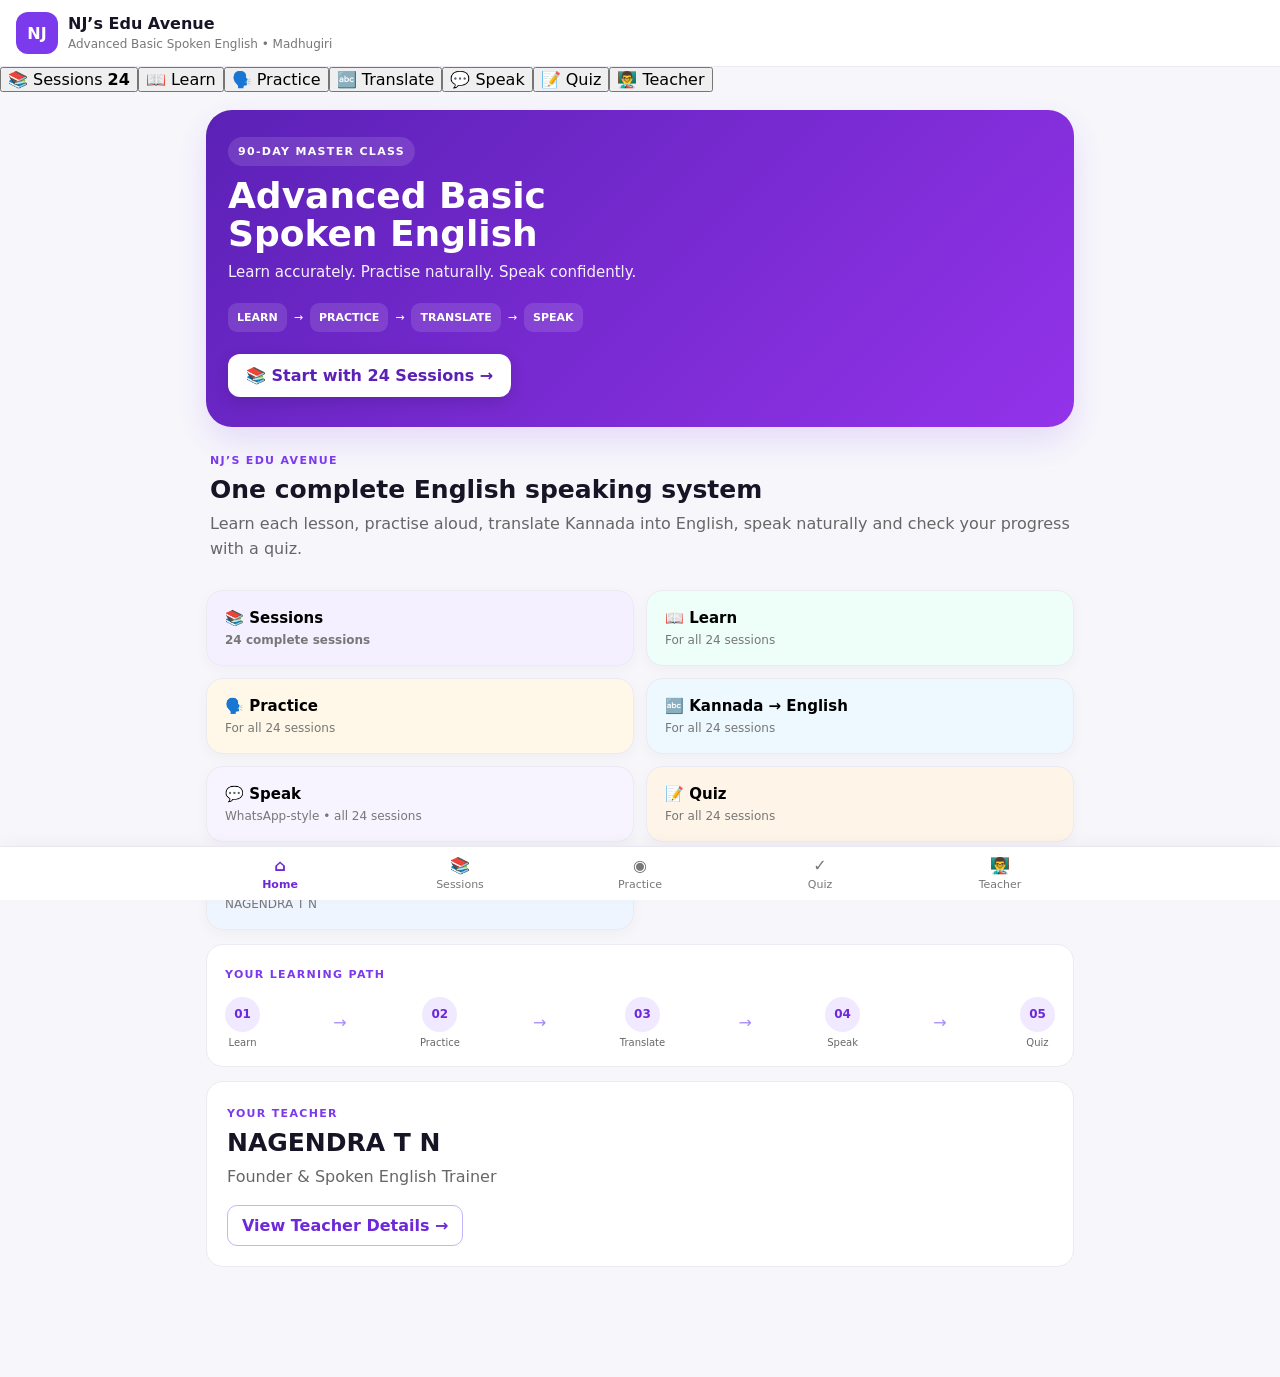
==== commit ef23f88e: "Create final 24-session tabbed learning web app" ====
--- a/index.html
+++ b/index.html
@@ -1,7 +1,3 @@
-<!doctype html><html lang="en"><head><meta charset="utf-8"><meta name="viewport" content="width=device-width,initial-scale=1,viewport-fit=cover"><meta name="theme-color" content="#5b21b6"><meta name="description" content="NJ’s Edu Avenue – Advanced Basic Spoken English, Madhugiri"><link rel="manifest" href="manifest.webmanifest"><link rel="stylesheet" href="style.css"><title>NJ’s Edu Avenue | Spoken English</title></head><body><header class="top"><div class="brand"><div class="logoMark">NJ</div><div><b>NJ’s Edu Avenue</b><small>Spoken English • Madhugiri</small></div></div><button id="installBtn" class="ghost hidden">Install</button></header><main>
-<section id="home" class="screen active"><div class="hero"><span class="pill">90-DAY MASTER CLASS</span><h1>Advanced Basic<br><span>Spoken English</span></h1><p class="heroLead">Learn accurately. Practise naturally. Speak confidently.</p><div class="method"><b>LEARN</b><span>→</span><b>PRACTICE</b><span>→</span><b>TRANSLATE</b><span>→</span><b>SPEAK</b></div><button class="primaryHero" onclick="openFeature('learn')">Start Learning Now →</button></div><div class="welcome"><span class="eyebrow">WELCOME TO NJ’S EDU AVENUE</span><h2>Learn. Practise. Translate. Speak.</h2><p>Master English through 24 structured sessions, Kannada-to-English translation practice, natural conversations, quizzes and guided speaking activities.</p></div><div class="featureGrid"><button class="featureTile" onclick="openFeature('learn')"><strong>📖 Learn</strong><span>Vocabulary, grammar & natural English</span></button><button class="featureTile" onclick="showScreen('practice')"><strong>🗣️ Practice</strong><span>Read, repeat, personalize & speak</span></button><button class="featureTile" onclick="openFeature('translate')"><strong>🔤 Translate</strong><span>Kannada → English daily practice</span></button><button class="featureTile" onclick="openFeature('speak')"><strong>💬 Speak</strong><span>WhatsApp-style conversation practice</span></button><button class="featureTile" onclick="showScreen('course')"><strong>📚 24 Sessions</strong><span>Complete textbook pathway</span></button><button class="featureTile" onclick="showScreen('quiz')"><strong>📝 Quiz</strong><span>Check grammar and usage</span></button><button class="featureTile" onclick="openFeature('teacher')"><strong>👨‍🏫 Teacher</strong><span>NAGENDRA T N • Founder</span></button></div><div class="learningPath"><span class="eyebrow">YOUR LEARNING PATH</span><div class="pathRow"><button onclick="openFeature('learn')"><b>01</b><span>Learn</span></button><i>→</i><button onclick="showScreen('practice')"><b>02</b><span>Practice</span></button><i>→</i><button onclick="openFeature('translate')"><b>03</b><span>Translate</span></button><i>→</i><button onclick="openFeature('speak')"><b>04</b><span>Speak</span></button></div></div><div class="info"><b>Complete learning system</b><p>Learn the lesson → practise aloud → translate Kannada into English → speak naturally → check yourself with a quiz.</p></div><div class="teacherPreview"><span class="eyebrow">YOUR TEACHER</span><h2>NAGENDRA T N</h2><p>Founder & Spoken English Teacher</p><button class="outline" onclick="openFeature('teacher')">View Teacher Details →</button></div></section>
-<section id="learn" class="screen"><button class="back" onclick="goHome()">← Home</button><span class="eyebrow">LEARN</span><h2>Learn English Step by Step</h2><div class="info"><b>Build your foundation</b><p>Study vocabulary, grammar in context, formal and natural expressions, everyday conversations and common corrections.</p></div><button class="bigAction" onclick="showScreen('course')">📚 Open 24 Sessions</button><button class="bigAction secondaryAction" onclick="openFeature('translate')">🔤 Start Kannada → English</button></section>
-<section id="translate" class="screen"><button class="back" onclick="goHome()">← Home</button><span class="eyebrow">TRANSLATE</span><h2>Kannada → English</h2><p>Read the Kannada sentence, say the English sentence aloud, then reveal and check your answer.</p><div id="translateList"></div></section>
-<section id="speak" class="screen"><button class="back" onclick="goHome()">← Home</button><span class="eyebrow">SPEAK</span><h2>WhatsApp Conversation</h2><p>Practise natural English as a teacher–student chat. Tap 🔊 to hear each line.</p><div class="chatNote">💬 Read → Repeat → Change one detail → Speak without looking</div><div id="chatList"></div></section>
-<section id="teacher" class="screen"><button class="back" onclick="goHome()">← Home</button><span class="eyebrow">TEACHER</span><h2>Teacher Details</h2><div class="contactCard"><h3>NAGENDRA T N</h3><p><b>Founder & Spoken English Trainer</b></p><p>Advanced Basic Spoken English<br>90-Day Master Class</p><p>Above Vysya Co-operative Bank,<br>Opp. TVV Petrol Bunk, GBN Road,<br>Madhugiri – 572132</p><a href="tel:7483011182">📞 7483011182</a><a href="https://wa.me/917483011182" target="_blank">💬 WhatsApp</a></div></section>
-<section id="course" class="screen"><div class="sectionHead"><div><span class="eyebrow">COURSE</span><h2>24 Sessions</h2></div><input id="search" placeholder="Search sessions…" oninput="renderSessions()"></div><div id="sessions"></div></section><section id="detail" class="screen"><button class="back" onclick="showScreen('course')">← All sessions</button><div id="detailContent"></div></section><section id="practice" class="screen"><span class="eyebrow">PRACTICE</span><h2>Practice Room</h2><div class="practiceBox"><h3>LEARN → PRACTICE → TRANSLATE → SPEAK</h3><p>Choose any session, read the examples aloud, change one detail, translate a familiar idea into English, then speak without looking.</p><button onclick="showScreen('course')">Choose a session</button></div></section><section id="quiz" class="screen"><span class="eyebrow">QUIZ</span><h2>Check Yourself</h2><div id="quizBox"></div></section><section id="contact" class="screen"><span class="eyebrow">NJ’S EDU AVENUE</span><h2>Teacher & Contact</h2><div class="contactCard"><h3>NAGENDRA T N</h3><p>Advanced Basic Spoken English</p><p>Above Vysya Co-operative Bank,<br>Opp. TVV Petrol Bunk, GBN Road,<br>Madhugiri – 572132</p><a href="tel:7483011182">📞 7483011182</a><a href="https://wa.me/917483011182" target="_blank">💬 WhatsApp</a></div></section></main><nav><button data-screen="home" onclick="showScreen('home')">⌂<span>Home</span></button><button data-screen="course" onclick="showScreen('course')">▤<span>Course</span></button><button data-screen="practice" onclick="showScreen('practice')">◉<span>Practice</span></button><button data-screen="quiz" onclick="showScreen('quiz')">✓<span>Quiz</span></button><button data-screen="contact" onclick="showScreen('contact')">☎<span>Contact</span></button></nav><script src="app.js"></script><script src="home-enhancements.js"></script><script src="features.js"></script></body></html>+<!doctype html><html lang="en"><head><meta charset="utf-8"><meta name="viewport" content="width=device-width,initial-scale=1,viewport-fit=cover"><meta name="theme-color" content="#5b21b6"><meta name="description" content="NJ’s Edu Avenue – Advanced Basic Spoken English, Madhugiri"><link rel="manifest" href="manifest.webmanifest"><link rel="stylesheet" href="style.css"><title>NJ’s Edu Avenue | Spoken English</title></head><body><header class="top"><div class="brand"><div class="logoMark">NJ</div><div><b>NJ’s Edu Avenue</b><small>Advanced Basic Spoken English • Madhugiri</small></div></div><button id="installBtn" class="ghost hidden">Install</button></header><div class="appTabs"><button onclick="showScreen('course')">📚 Sessions <b>24</b></button><button onclick="openFeature('learn')">📖 Learn</button><button onclick="showScreen('practice')">🗣️ Practice</button><button onclick="openFeature('translate')">🔤 Translate</button><button onclick="openFeature('speak')">💬 Speak</button><button onclick="openFeature('quiz')">📝 Quiz</button><button onclick="openFeature('teacher')">👨‍🏫 Teacher</button></div><main>
+<section id="home" class="screen active"><div class="hero"><span class="pill">90-DAY MASTER CLASS</span><h1>Advanced Basic<br><span>Spoken English</span></h1><p class="heroLead">Learn accurately. Practise naturally. Speak confidently.</p><div class="method"><b>LEARN</b><span>→</span><b>PRACTICE</b><span>→</span><b>TRANSLATE</b><span>→</span><b>SPEAK</b></div><button class="primaryHero" onclick="showScreen('course')">📚 Start with 24 Sessions →</button></div><div class="welcome"><span class="eyebrow">NJ’S EDU AVENUE</span><h2>One complete English speaking system</h2><p>Learn each lesson, practise aloud, translate Kannada into English, speak naturally and check your progress with a quiz.</p></div><div class="featureGrid"><button class="featureTile" onclick="showScreen('course')"><strong>📚 Sessions</strong><span><b>24 complete sessions</b></span></button><button class="featureTile" onclick="openFeature('learn')"><strong>📖 Learn</strong><span>For all 24 sessions</span></button><button class="featureTile" onclick="showScreen('practice')"><strong>🗣️ Practice</strong><span>For all 24 sessions</span></button><button class="featureTile" onclick="openFeature('translate')"><strong>🔤 Kannada → English</strong><span>For all 24 sessions</span></button><button class="featureTile" onclick="openFeature('speak')"><strong>💬 Speak</strong><span>WhatsApp-style • all 24 sessions</span></button><button class="featureTile" onclick="openFeature('quiz')"><strong>📝 Quiz</strong><span>For all 24 sessions</span></button><button class="featureTile" onclick="openFeature('teacher')"><strong>👨‍🏫 Teacher</strong><span>NAGENDRA T N</span></button></div><div class="learningPath"><span class="eyebrow">YOUR LEARNING PATH</span><div class="pathRow"><button onclick="openFeature('learn')"><b>01</b><span>Learn</span></button><i>→</i><button onclick="showScreen('practice')"><b>02</b><span>Practice</span></button><i>→</i><button onclick="openFeature('translate')"><b>03</b><span>Translate</span></button><i>→</i><button onclick="openFeature('speak')"><b>04</b><span>Speak</span></button><i>→</i><button onclick="openFeature('quiz')"><b>05</b><span>Quiz</span></button></div></div><div class="teacherPreview"><span class="eyebrow">YOUR TEACHER</span><h2>NAGENDRA T N</h2><p>Founder & Spoken English Trainer</p><button class="outline" onclick="openFeature('teacher')">View Teacher Details →</button></div></section>
+<section id="course" class="screen"><div class="sectionHead"><div><span class="eyebrow">MAIN TAB</span><h2>📚 24 Sessions</h2></div><input id="search" placeholder="Search sessions…" oninput="renderSessions()"></div><p class="subtle">Complete 24-session pathway. Every session can be opened from the Learn, Practice, Translate, Speak and Quiz tabs.</p><div id="sessions"></div></section><section id="detail" class="screen"><button class="back" onclick="showScreen('course')">← All sessions</button><div id="detailContent"></div></section><section id="practice" class="screen"><button class="back" onclick="showScreen('home')">← Home</button><span class="eyebrow">PRACTICE</span><h2>🗣️ Practice — All 24 Sessions</h2><div class="practiceBox"><h3>LEARN → PRACTICE → TRANSLATE → SPEAK</h3><p>Choose a session from the 24-session course, read the examples aloud, repeat them, personalize them and speak without looking.</p><button onclick="openFeature('learn')">Choose Session →</button></div><div class="info"><b>Practice routine</b><ol><li>Listen to the model.</li><li>Repeat aloud.</li><li>Change one detail.</li><li>Translate a familiar idea.</li><li>Speak freely.</li></ol></div></section><section id="quiz" class="screen"><span class="eyebrow">QUIZ</span><h2>📝 Quiz — All 24 Sessions</h2><p class="subtle">Choose a session to practise its grammar and sentence patterns.</p><div id="quizBox"></div></section><section id="contact" class="screen"><span class="eyebrow">TEACHER</span><h2>👨‍🏫 Teacher Details</h2><div class="contactCard"><img id="teacherPhoto" class="teacherPhoto" alt="NAGENDRA T N"><h3>NAGENDRA T N</h3><p><b>Founder & Spoken English Trainer</b></p><p>Advanced Basic Spoken English<br>90-Day Master Class</p><p>📍 <b>NJ ROCKING DANCE CLASS</b><br>Opp. TVV petrol bunk<br>Above Vysya cooperative Bank,<br>GBN road<br>MADHUGIRI – 572132</p><a href="tel:+917483011182">📞 +91 7483011182</a><a href="https://wa.me/917483011182" target="_blank">💬 WhatsApp</a></div></section><section id="learn" class="screen"></section><section id="translate" class="screen"></section><section id="speak" class="screen"></section><section id="teacher" class="screen"></section></main><nav><button data-screen="home" onclick="showScreen('home')">⌂<span>Home</span></button><button data-screen="course" onclick="showScreen('course')">📚<span>Sessions</span></button><button data-screen="practice" onclick="showScreen('practice')">◉<span>Practice</span></button><button data-screen="quiz" onclick="showScreen('quiz')">✓<span>Quiz</span></button><button data-screen="contact" onclick="showScreen('contact')">👨‍🏫<span>Teacher</span></button></nav><script src="app.js"></script><script src="home-enhancements.js"></script><script src="advanced-features.js"></script></body></html>
--- a/style.css
+++ b/style.css
@@ -1 +1 @@
-*{box-sizing:border-box}body{margin:0;font-family:Inter,system-ui,-apple-system,BlinkMacSystemFont,"Segoe UI",sans-serif;background:#f7f7fb;color:#171525;padding-bottom:92px}.top{position:sticky;top:0;z-index:5;background:#fff;border-bottom:1px solid #eceaf2;padding:12px 16px;display:flex;align-items:center;justify-content:space-between}.brand{display:flex;gap:10px;align-items:center}.logoMark{width:42px;height:42px;border-radius:12px;background:#7c3aed;color:white;display:grid;place-items:center;font-weight:900}.brand b{display:block}.brand small{color:#777;font-size:12px}.ghost,.back,button{font:inherit}.ghost{border:1px solid #ddd6fe;background:#fff;color:#6d28d9;border-radius:10px;padding:8px 12px}.hidden{display:none}main{max-width:900px;margin:auto;padding:18px 16px}.screen{display:none}.screen.active{display:block}.hero{background:linear-gradient(135deg,#5b21b6,#9333ea);color:#fff;border-radius:26px;padding:30px 22px;box-shadow:0 14px 35px #7c3aed25}.pill{font-size:11px;font-weight:900;letter-spacing:.12em;background:#ffffff1f;padding:8px 10px;border-radius:999px}.hero h1{font-size:36px;line-height:1.05;margin:18px 0 10px}.hero h1 span{font-weight:900}.heroLead{font-size:15px;opacity:.94;margin:0}.method{margin-top:22px;display:flex;flex-wrap:wrap;gap:7px;align-items:center;font-size:11px}.method b{background:#ffffff1f;padding:8px 9px;border-radius:9px}.primaryHero{margin-top:22px;background:#fff;color:#5b21b6;border:0;border-radius:12px;padding:12px 18px;font-weight:800;cursor:pointer;box-shadow:0 5px 15px #0002}.welcome{padding:22px 4px 8px}.eyebrow{font-size:11px;font-weight:900;letter-spacing:.12em;color:#7c3aed}.welcome h2,.teacherPreview h2{margin:7px 0;font-size:25px}.welcome p,.teacherPreview p{color:#666;line-height:1.6;margin:6px 0}.grid{display:grid;grid-template-columns:repeat(2,1fr);gap:12px;margin:14px 0}.card{text-align:left;background:#fff;border:1px solid #eceaf2;border-radius:17px;padding:18px;box-shadow:0 4px 14px #00000009;cursor:pointer}.card strong,.card span{display:block}.card strong{font-size:15px}.card span{font-size:12px;color:#777;margin-top:6px}.card.featured{border-color:#ddd6fe;background:#faf8ff}.learningPath{background:#fff;border:1px solid #eceaf2;border-radius:17px;padding:18px;margin-top:14px}.pathRow{display:flex;align-items:center;justify-content:space-between;gap:5px;margin-top:15px}.pathRow div,.pathRow button{text-align:center}.pathRow button{border:0;background:transparent;color:inherit;padding:0}.pathRow b{display:grid;place-items:center;width:35px;height:35px;margin:auto;border-radius:50%;background:#f0e9ff;color:#6d28d9;font-size:12px}.pathRow span{display:block;font-size:10px;margin-top:5px;color:#666}.pathRow i{color:#a78bfa;font-style:normal}.info,.practiceBox,.contactCard,.detailCard{background:#fff;border:1px solid #eceaf2;border-radius:16px;padding:18px;margin-top:14px;line-height:1.6}.teacherPreview{background:#fff;border:1px solid #eceaf2;border-radius:17px;padding:20px;margin-top:14px}.outline{margin-top:10px;background:#fff;border:1px solid #c4b5fd;color:#6d28d9;border-radius:10px;padding:10px 14px;font-weight:700}.sectionHead{display:flex;justify-content:space-between;align-items:end;gap:12px}.sectionHead h2,h2{margin:5px 0 16px;font-size:28px}.sectionHead input{max-width:220px;padding:11px;border:1px solid #ddd6fe;border-radius:10px}.session{display:flex;gap:14px;align-items:center;background:#fff;border:1px solid #eceaf2;border-radius:15px;padding:15px;margin:10px 0;width:100%;text-align:left;cursor:pointer}.num{min-width:42px;height:42px;border-radius:12px;background:#f0e9ff;color:#6d28d9;display:grid;place-items:center;font-weight:800}.session b{display:block}.session small{color:#777}.back{border:0;background:transparent;color:#6d28d9;padding:0;margin:4px 0 14px}.detailCard h3{margin-top:0}.example{background:#f8f7fb;border-left:3px solid #7c3aed;padding:10px 12px;border-radius:8px;margin:8px 0}.practiceBox h3{font-size:20px}.practiceBox button,.quizBtn,.featurePrimary{background:#7c3aed;color:#fff;border:0;border-radius:10px;padding:11px 15px;cursor:pointer}.quizCard{background:#fff;border:1px solid #eceaf2;border-radius:16px;padding:18px;margin:12px 0}.quizCard button{display:block;width:100%;text-align:left;margin:8px 0;border:1px solid #ddd6fe;background:#faf9ff;border-radius:10px;padding:12px;cursor:pointer}.quizCard button.correct{background:#dcfce7;border-color:#22c55e}.quizCard button.wrong{background:#fee2e2;border-color:#ef4444}.score{font-size:18px;font-weight:800;margin:14px 0}.contactCard a{display:block;margin:12px 0;color:#6d28d9;font-weight:700;text-decoration:none}.featureScreen{padding-bottom:25px}.featureIntro,.miniGrid>div,.translateCard,.teacherHero,.contactDetails{background:#fff;border:1px solid #eceaf2;border-radius:16px;padding:18px;margin-top:12px}.featureIntro p,.subtle{color:#666;line-height:1.6}.miniGrid{display:grid;grid-template-columns:1fr 1fr;gap:10px}.miniGrid span{display:block;color:#777;font-size:12px;margin-top:5px}.translateCard button{margin-top:10px;border:1px solid #ddd6fe;background:#faf9ff;color:#6d28d9;border-radius:9px;padding:9px 12px}.translateCard p{display:none;margin:12px 0 0;font-weight:700;color:#171525}.translateCard p.revealed{display:block}.translateCard .voice{display:block}.chat{background:#eeeef4;border-radius:16px;padding:15px;margin:12px 0}.bubble{max-width:82%;padding:11px 13px;border-radius:14px;margin:9px 0;line-height:1.45}.bubble small{display:block;font-size:10px;opacity:.65;margin-bottom:3px}.bubble.left{background:#fff;margin-right:auto}.bubble.right{background:#e7dcff;margin-left:auto}.teacherHero{display:flex;gap:16px;align-items:center}.teacherHero img{width:105px;height:105px;border-radius:18px;object-fit:cover}.teacherHero h3{margin:0;color:#5b21b6}.teacherHero p{margin:5px 0;color:#555}.contactDetails a{display:block;color:#6d28d9;font-weight:700;margin:10px 0;text-decoration:none}nav{position:fixed;bottom:0;left:0;right:0;background:#fff;border-top:1px solid #e9e7ef;display:flex;justify-content:center;z-index:10;box-shadow:0 -4px 15px #00000008}nav button{flex:1;max-width:180px;border:0;background:transparent;padding:9px 4px;color:#777}nav button.active{color:#6d28d9;font-weight:800}nav span{display:block;font-size:11px;margin-top:3px}@media(max-width:560px){.hero h1{font-size:31px}.grid{grid-template-columns:1fr}.sectionHead{align-items:stretch;flex-direction:column}.sectionHead input{max-width:none;width:100%}.pathRow{gap:2px}.pathRow i{font-size:11px}.miniGrid{grid-template-columns:1fr}.teacherHero{align-items:flex-start}.teacherHero img{width:92px;height:92px}}+*{box-sizing:border-box}body{margin:0;font-family:Inter,system-ui,-apple-system,BlinkMacSystemFont,"Segoe UI",sans-serif;background:#f7f7fb;color:#171525;padding-bottom:92px}.top{position:sticky;top:0;z-index:5;background:#fff;border-bottom:1px solid #eceaf2;padding:12px 16px;display:flex;align-items:center;justify-content:space-between}.brand{display:flex;gap:10px;align-items:center}.logoMark{width:42px;height:42px;border-radius:12px;background:#7c3aed;color:white;display:grid;place-items:center;font-weight:900}.brand b{display:block}.brand small{color:#777;font-size:12px}.ghost,.back,button{font:inherit}.ghost{border:1px solid #ddd6fe;background:#fff;color:#6d28d9;border-radius:10px;padding:8px 12px}.hidden{display:none}main{max-width:900px;margin:auto;padding:18px 16px}.screen{display:none}.screen.active{display:block}.hero{background:linear-gradient(135deg,#5b21b6,#9333ea);color:#fff;border-radius:26px;padding:30px 22px;box-shadow:0 14px 35px #7c3aed25}.pill{font-size:11px;font-weight:900;letter-spacing:.12em;background:#ffffff1f;padding:8px 10px;border-radius:999px}.hero h1{font-size:36px;line-height:1.05;margin:18px 0 10px}.hero h1 span{font-weight:900}.heroLead{font-size:15px;opacity:.94;margin:0}.method{margin-top:22px;display:flex;flex-wrap:wrap;gap:7px;align-items:center;font-size:11px}.method b{background:#ffffff1f;padding:8px 9px;border-radius:9px}.primaryHero{margin-top:22px;background:#fff;color:#5b21b6;border:0;border-radius:12px;padding:12px 18px;font-weight:800;cursor:pointer;box-shadow:0 5px 15px #0002}.welcome{padding:22px 4px 8px}.eyebrow{font-size:11px;font-weight:900;letter-spacing:.12em;color:#7c3aed}.welcome h2,.teacherPreview h2{margin:7px 0;font-size:25px}.welcome p,.teacherPreview p{color:#666;line-height:1.6;margin:6px 0}.grid,.featureGrid{display:grid;grid-template-columns:repeat(2,1fr);gap:12px;margin:14px 0}.card,.featureTile{text-align:left;background:#fff;border:1px solid #eceaf2;border-radius:17px;padding:18px;box-shadow:0 4px 14px #00000009;cursor:pointer}.card strong,.card span,.featureTile strong,.featureTile span{display:block}.card strong,.featureTile strong{font-size:15px}.card span,.featureTile span{font-size:12px;color:#777;margin-top:6px}.card.featured{border-color:#ddd6fe;background:#faf8ff}.featureTile:nth-child(1){background:#f5f0ff}.featureTile:nth-child(2){background:#edfff8}.featureTile:nth-child(3){background:#fff8e8}.featureTile:nth-child(4){background:#eef8ff}.featureTile:nth-child(5){background:#f7f3ff}.featureTile:nth-child(6){background:#fff4e8}.featureTile:nth-child(7){background:#eef5ff}.learningPath{background:#fff;border:1px solid #eceaf2;border-radius:17px;padding:18px;margin-top:14px}.pathRow{display:flex;align-items:center;justify-content:space-between;gap:5px;margin-top:15px}.pathRow div,.pathRow button{text-align:center}.pathRow button{border:0;background:transparent;color:inherit;padding:0}.pathRow b{display:grid;place-items:center;width:35px;height:35px;margin:auto;border-radius:50%;background:#f0e9ff;color:#6d28d9;font-size:12px}.pathRow span{display:block;font-size:10px;margin-top:5px;color:#666}.pathRow i{color:#a78bfa;font-style:normal}.info,.practiceBox,.contactCard,.detailCard{background:#fff;border:1px solid #eceaf2;border-radius:16px;padding:18px;margin-top:14px;line-height:1.6}.teacherPreview{background:#fff;border:1px solid #eceaf2;border-radius:17px;padding:20px;margin-top:14px}.outline{margin-top:10px;background:#fff;border:1px solid #c4b5fd;color:#6d28d9;border-radius:10px;padding:10px 14px;font-weight:700}.sectionHead{display:flex;justify-content:space-between;align-items:end;gap:12px}.sectionHead h2,h2{margin:5px 0 16px;font-size:28px}.sectionHead input{max-width:220px;padding:11px;border:1px solid #ddd6fe;border-radius:10px}.session{display:flex;gap:14px;align-items:center;background:#fff;border:1px solid #eceaf2;border-radius:15px;padding:15px;margin:10px 0;width:100%;text-align:left;cursor:pointer}.num{min-width:42px;height:42px;border-radius:12px;background:#f0e9ff;color:#6d28d9;display:grid;place-items:center;font-weight:800}.session b{display:block}.session small{color:#777}.back{border:0;background:transparent;color:#6d28d9;padding:0;margin:4px 0 14px}.detailCard h3{margin-top:0}.example{background:#f8f7fb;border-left:3px solid #7c3aed;padding:10px 12px;border-radius:8px;margin:8px 0}.practiceBox h3{font-size:20px}.practiceBox button,.quizBtn,.featurePrimary,.bigAction{background:#7c3aed;color:#fff;border:0;border-radius:10px;padding:11px 15px;cursor:pointer}.bigAction{display:block;width:100%;margin-top:12px;font-weight:800}.secondaryAction{background:#fff;color:#6d28d9;border:1px solid #c4b5fd}.quizCard{background:#fff;border:1px solid #eceaf2;border-radius:16px;padding:18px;margin:12px 0}.quizCard button{display:block;width:100%;text-align:left;margin:8px 0;border:1px solid #ddd6fe;background:#faf9ff;border-radius:10px;padding:12px;cursor:pointer}.quizCard button.correct{background:#dcfce7;border-color:#22c55e}.quizCard button.wrong{background:#fee2e2;border-color:#ef4444}.score{font-size:18px;font-weight:800;margin:14px 0}.contactCard a{display:block;margin:12px 0;color:#6d28d9;font-weight:700;text-decoration:none}.translateCard{background:#fff;border:1px solid #e5e0f2;border-radius:16px;padding:16px;margin:12px 0;box-shadow:0 3px 10px #00000008}.translateCard .kn{font-size:16px;font-weight:750;line-height:1.5}.revealBtn{margin-top:10px;border:1px solid #c4b5fd;background:#faf9ff;color:#6d28d9;border-radius:9px;padding:9px 12px;font-weight:700}.enAnswer{display:none;margin-top:12px;padding:11px;border-radius:10px;background:#f3efff;color:#3b0764;font-weight:700}.enAnswer.show{display:flex;justify-content:space-between;align-items:center;gap:8px}.soundBtn{border:0;background:transparent;padding:3px;cursor:pointer}.chatNote{background:#fff8df;border:1px solid #f2d47a;border-radius:12px;padding:12px;margin:12px 0;color:#765400;font-weight:700}.chatBubble{position:relative;max-width:82%;padding:11px 42px 11px 13px;border-radius:14px;margin:9px 0;line-height:1.45;box-shadow:0 2px 7px #00000008}.chatBubble small{display:block;font-size:10px;opacity:.65;margin-bottom:3px}.chatBubble.student{background:#e7dcff;margin-left:auto;border-bottom-right-radius:4px}.chatBubble.teacher{background:#fff;margin-right:auto;border-bottom-left-radius:4px}.chatBubble button{position:absolute;right:8px;bottom:7px;border:0;background:transparent;cursor:pointer}.featureScreen{padding-bottom:25px}.featureIntro,.miniGrid>div,.teacherHero,.contactDetails{background:#fff;border:1px solid #eceaf2;border-radius:16px;padding:18px;margin-top:12px}.featureIntro p,.subtle{color:#666;line-height:1.6}.miniGrid{display:grid;grid-template-columns:1fr 1fr;gap:10px}.miniGrid span{display:block;color:#777;font-size:12px;margin-top:5px}.translateCard button{margin-top:10px}.translateCard p{display:none;margin:12px 0 0;font-weight:700;color:#171525}.translateCard p.revealed{display:block}.translateCard .voice{display:block}.chat{background:#eeeef4;border-radius:16px;padding:15px;margin:12px 0}.bubble{max-width:82%;padding:11px 13px;border-radius:14px;margin:9px 0;line-height:1.45}.bubble small{display:block;font-size:10px;opacity:.65;margin-bottom:3px}.bubble.left{background:#fff;margin-right:auto}.bubble.right{background:#e7dcff;margin-left:auto}.teacherHero{display:flex;gap:16px;align-items:center}.teacherHero img{width:105px;height:105px;border-radius:18px;object-fit:cover}.teacherHero h3{margin:0;color:#5b21b6}.teacherHero p{margin:5px 0;color:#555}.contactDetails a{display:block;color:#6d28d9;font-weight:700;margin:10px 0;text-decoration:none}nav{position:fixed;bottom:0;left:0;right:0;background:#fff;border-top:1px solid #e9e7ef;display:flex;justify-content:center;z-index:10;box-shadow:0 -4px 15px #00000008}nav button{flex:1;max-width:180px;border:0;background:transparent;padding:9px 4px;color:#777}nav button.active{color:#6d28d9;font-weight:800}nav span{display:block;font-size:11px;margin-top:3px}@media(max-width:560px){.hero h1{font-size:31px}.grid,.featureGrid{grid-template-columns:1fr}.sectionHead{align-items:stretch;flex-direction:column}.sectionHead input{max-width:none;width:100%}.pathRow{gap:2px}.pathRow i{font-size:11px}.miniGrid{grid-template-columns:1fr}.teacherHero{align-items:flex-start}.teacherHero img{width:92px;height:92px}.chatBubble{max-width:90%}}
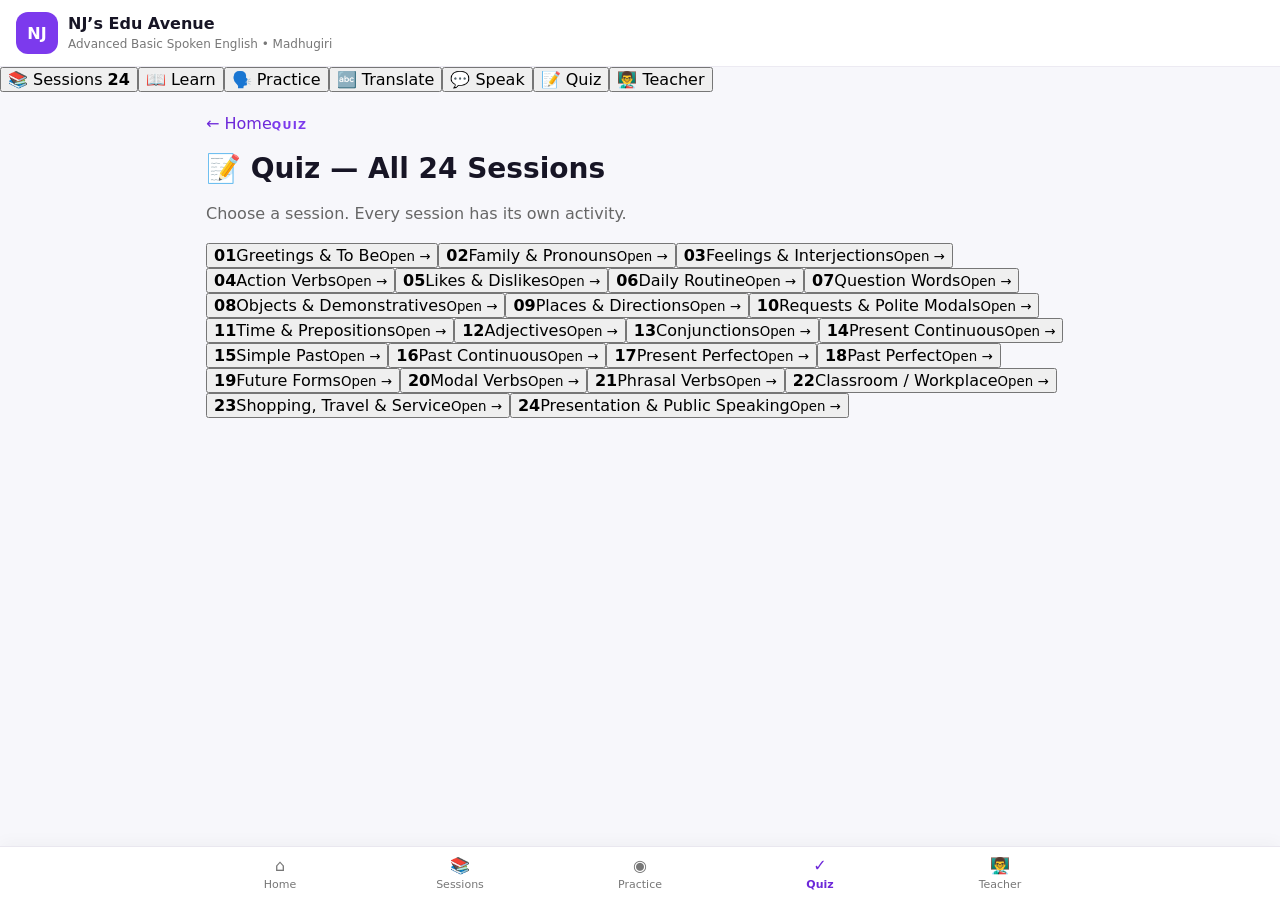
==== commit ed500537: "Finalize tabbed 24-session web app" ====
--- a/index.html
+++ b/index.html
@@ -1,3 +1 @@
-<!doctype html><html lang="en"><head><meta charset="utf-8"><meta name="viewport" content="width=device-width,initial-scale=1,viewport-fit=cover"><meta name="theme-color" content="#5b21b6"><meta name="description" content="NJ’s Edu Avenue – Advanced Basic Spoken English, Madhugiri"><link rel="manifest" href="manifest.webmanifest"><link rel="stylesheet" href="style.css"><title>NJ’s Edu Avenue | Spoken English</title></head><body><header class="top"><div class="brand"><div class="logoMark">NJ</div><div><b>NJ’s Edu Avenue</b><small>Advanced Basic Spoken English • Madhugiri</small></div></div><button id="installBtn" class="ghost hidden">Install</button></header><div class="appTabs"><button onclick="showScreen('course')">📚 Sessions <b>24</b></button><button onclick="openFeature('learn')">📖 Learn</button><button onclick="showScreen('practice')">🗣️ Practice</button><button onclick="openFeature('translate')">🔤 Translate</button><button onclick="openFeature('speak')">💬 Speak</button><button onclick="openFeature('quiz')">📝 Quiz</button><button onclick="openFeature('teacher')">👨‍🏫 Teacher</button></div><main>
-<section id="home" class="screen active"><div class="hero"><span class="pill">90-DAY MASTER CLASS</span><h1>Advanced Basic<br><span>Spoken English</span></h1><p class="heroLead">Learn accurately. Practise naturally. Speak confidently.</p><div class="method"><b>LEARN</b><span>→</span><b>PRACTICE</b><span>→</span><b>TRANSLATE</b><span>→</span><b>SPEAK</b></div><button class="primaryHero" onclick="showScreen('course')">📚 Start with 24 Sessions →</button></div><div class="welcome"><span class="eyebrow">NJ’S EDU AVENUE</span><h2>One complete English speaking system</h2><p>Learn each lesson, practise aloud, translate Kannada into English, speak naturally and check your progress with a quiz.</p></div><div class="featureGrid"><button class="featureTile" onclick="showScreen('course')"><strong>📚 Sessions</strong><span><b>24 complete sessions</b></span></button><button class="featureTile" onclick="openFeature('learn')"><strong>📖 Learn</strong><span>For all 24 sessions</span></button><button class="featureTile" onclick="showScreen('practice')"><strong>🗣️ Practice</strong><span>For all 24 sessions</span></button><button class="featureTile" onclick="openFeature('translate')"><strong>🔤 Kannada → English</strong><span>For all 24 sessions</span></button><button class="featureTile" onclick="openFeature('speak')"><strong>💬 Speak</strong><span>WhatsApp-style • all 24 sessions</span></button><button class="featureTile" onclick="openFeature('quiz')"><strong>📝 Quiz</strong><span>For all 24 sessions</span></button><button class="featureTile" onclick="openFeature('teacher')"><strong>👨‍🏫 Teacher</strong><span>NAGENDRA T N</span></button></div><div class="learningPath"><span class="eyebrow">YOUR LEARNING PATH</span><div class="pathRow"><button onclick="openFeature('learn')"><b>01</b><span>Learn</span></button><i>→</i><button onclick="showScreen('practice')"><b>02</b><span>Practice</span></button><i>→</i><button onclick="openFeature('translate')"><b>03</b><span>Translate</span></button><i>→</i><button onclick="openFeature('speak')"><b>04</b><span>Speak</span></button><i>→</i><button onclick="openFeature('quiz')"><b>05</b><span>Quiz</span></button></div></div><div class="teacherPreview"><span class="eyebrow">YOUR TEACHER</span><h2>NAGENDRA T N</h2><p>Founder & Spoken English Trainer</p><button class="outline" onclick="openFeature('teacher')">View Teacher Details →</button></div></section>
-<section id="course" class="screen"><div class="sectionHead"><div><span class="eyebrow">MAIN TAB</span><h2>📚 24 Sessions</h2></div><input id="search" placeholder="Search sessions…" oninput="renderSessions()"></div><p class="subtle">Complete 24-session pathway. Every session can be opened from the Learn, Practice, Translate, Speak and Quiz tabs.</p><div id="sessions"></div></section><section id="detail" class="screen"><button class="back" onclick="showScreen('course')">← All sessions</button><div id="detailContent"></div></section><section id="practice" class="screen"><button class="back" onclick="showScreen('home')">← Home</button><span class="eyebrow">PRACTICE</span><h2>🗣️ Practice — All 24 Sessions</h2><div class="practiceBox"><h3>LEARN → PRACTICE → TRANSLATE → SPEAK</h3><p>Choose a session from the 24-session course, read the examples aloud, repeat them, personalize them and speak without looking.</p><button onclick="openFeature('learn')">Choose Session →</button></div><div class="info"><b>Practice routine</b><ol><li>Listen to the model.</li><li>Repeat aloud.</li><li>Change one detail.</li><li>Translate a familiar idea.</li><li>Speak freely.</li></ol></div></section><section id="quiz" class="screen"><span class="eyebrow">QUIZ</span><h2>📝 Quiz — All 24 Sessions</h2><p class="subtle">Choose a session to practise its grammar and sentence patterns.</p><div id="quizBox"></div></section><section id="contact" class="screen"><span class="eyebrow">TEACHER</span><h2>👨‍🏫 Teacher Details</h2><div class="contactCard"><img id="teacherPhoto" class="teacherPhoto" alt="NAGENDRA T N"><h3>NAGENDRA T N</h3><p><b>Founder & Spoken English Trainer</b></p><p>Advanced Basic Spoken English<br>90-Day Master Class</p><p>📍 <b>NJ ROCKING DANCE CLASS</b><br>Opp. TVV petrol bunk<br>Above Vysya cooperative Bank,<br>GBN road<br>MADHUGIRI – 572132</p><a href="tel:+917483011182">📞 +91 7483011182</a><a href="https://wa.me/917483011182" target="_blank">💬 WhatsApp</a></div></section><section id="learn" class="screen"></section><section id="translate" class="screen"></section><section id="speak" class="screen"></section><section id="teacher" class="screen"></section></main><nav><button data-screen="home" onclick="showScreen('home')">⌂<span>Home</span></button><button data-screen="course" onclick="showScreen('course')">📚<span>Sessions</span></button><button data-screen="practice" onclick="showScreen('practice')">◉<span>Practice</span></button><button data-screen="quiz" onclick="showScreen('quiz')">✓<span>Quiz</span></button><button data-screen="contact" onclick="showScreen('contact')">👨‍🏫<span>Teacher</span></button></nav><script src="app.js"></script><script src="home-enhancements.js"></script><script src="advanced-features.js"></script></body></html>+<!doctype html><html lang="en"><head><meta charset="utf-8"><meta name="viewport" content="width=device-width,initial-scale=1,viewport-fit=cover"><meta name="theme-color" content="#5b21b6"><meta name="description" content="NJ’s Edu Avenue – Advanced Basic Spoken English, Madhugiri"><link rel="manifest" href="manifest.webmanifest"><link rel="stylesheet" href="style.css"><title>NJ’s Edu Avenue | Spoken English</title></head><body><header class="top"><div class="brand"><div class="logoMark">NJ</div><div><b>NJ’s Edu Avenue</b><small>Advanced Basic Spoken English • Madhugiri</small></div></div><button id="installBtn" class="ghost hidden">Install</button></header><div class="appTabs"><button onclick="showScreen('course')">📚 Sessions <b>24</b></button><button onclick="openFeature('learn')">📖 Learn</button><button onclick="showScreen('practice')">🗣️ Practice</button><button onclick="openFeature('translate')">🔤 Translate</button><button onclick="openFeature('speak')">💬 Speak</button><button onclick="openFeature('quiz')">📝 Quiz</button><button onclick="openFeature('teacher')">👨‍🏫 Teacher</button></div><main><section id="home" class="screen active"><div class="hero"><span class="pill">90-DAY MASTER CLASS</span><h1>Advanced Basic<br><span>Spoken English</span></h1><p class="heroLead">Learn accurately. Practise naturally. Speak confidently.</p><div class="method"><b>LEARN</b><span>→</span><b>PRACTICE</b><span>→</span><b>TRANSLATE</b><span>→</span><b>SPEAK</b></div><button class="primaryHero" onclick="showScreen('course')">📚 Start with 24 Sessions →</button></div><div class="welcome"><span class="eyebrow">NJ’S EDU AVENUE</span><h2>One complete English speaking system</h2><p>Learn each lesson, practise aloud, translate Kannada into English, speak naturally and check your progress with a quiz.</p></div><div class="featureGrid"><button class="featureTile" onclick="showScreen('course')"><strong>📚 Sessions</strong><span><b>24 complete sessions</b></span></button><button class="featureTile" onclick="openFeature('learn')"><strong>📖 Learn</strong><span>All 24 sessions</span></button><button class="featureTile" onclick="showScreen('practice')"><strong>🗣️ Practice</strong><span>All 24 sessions</span></button><button class="featureTile" onclick="openFeature('translate')"><strong>🔤 Kannada → English</strong><span>All 24 sessions</span></button><button class="featureTile" onclick="openFeature('speak')"><strong>💬 Speak</strong><span>WhatsApp-style • all 24</span></button><button class="featureTile" onclick="openFeature('quiz')"><strong>📝 Quiz</strong><span>All 24 sessions</span></button><button class="featureTile" onclick="openFeature('teacher')"><strong>👨‍🏫 Teacher</strong><span>NAGENDRA T N</span></button></div><div class="learningPath"><span class="eyebrow">YOUR LEARNING PATH</span><div class="pathRow"><button onclick="openFeature('learn')"><b>01</b><span>Learn</span></button><i>→</i><button onclick="showScreen('practice')"><b>02</b><span>Practice</span></button><i>→</i><button onclick="openFeature('translate')"><b>03</b><span>Translate</span></button><i>→</i><button onclick="openFeature('speak')"><b>04</b><span>Speak</span></button><i>→</i><button onclick="openFeature('quiz')"><b>05</b><span>Quiz</span></button></div></div><div class="teacherPreview"><span class="eyebrow">YOUR TEACHER</span><h2>NAGENDRA T N</h2><p>Founder & Spoken English Trainer</p><button class="outline" onclick="openFeature('teacher')">View Teacher Details →</button></div></section><section id="course" class="screen"><div class="sectionHead"><div><span class="eyebrow">MAIN TAB</span><h2>📚 24 Sessions</h2></div><input id="search" placeholder="Search sessions…" oninput="renderSessions()"></div><p class="subtle">Complete 24-session pathway.</p><div id="sessions"></div></section><section id="detail" class="screen"><button class="back" onclick="showScreen('course')">← All sessions</button><div id="detailContent"></div></section><section id="practice" class="screen"><div id="practiceRoot"></div></section><section id="quiz" class="screen"><div id="quizRoot"></div></section><section id="contact" class="screen"><span class="eyebrow">TEACHER</span><h2>👨‍🏫 Teacher Details</h2><div class="contactCard"><h3>NAGENDRA T N</h3><p><b>Founder & Spoken English Trainer</b></p><p>Advanced Basic Spoken English<br>90-Day Master Class</p><p>📍 <b>NJ ROCKING DANCE CLASS</b><br>Opp. TVV petrol bunk<br>Above Vysya cooperative Bank,<br>GBN road<br>MADHUGIRI – 572132</p><a href="tel:+917483011182">📞 +91 7483011182</a><a href="https://wa.me/917483011182" target="_blank">💬 WhatsApp</a></div></section><section id="learn" class="screen"></section><section id="translate" class="screen"></section><section id="speak" class="screen"></section><section id="teacher" class="screen"></section></main><nav><button data-screen="home" onclick="showScreen('home')">⌂<span>Home</span></button><button data-screen="course" onclick="showScreen('course')">📚<span>Sessions</span></button><button data-screen="practice" onclick="showScreen('practice')">◉<span>Practice</span></button><button data-screen="quiz" onclick="showScreen('quiz')">✓<span>Quiz</span></button><button data-screen="contact" onclick="showScreen('contact')">👨‍🏫<span>Teacher</span></button></nav><script src="app.js"></script><script src="home-enhancements.js"></script><script src="advanced-features.js"></script><script src="all-features.js"></script></body></html>
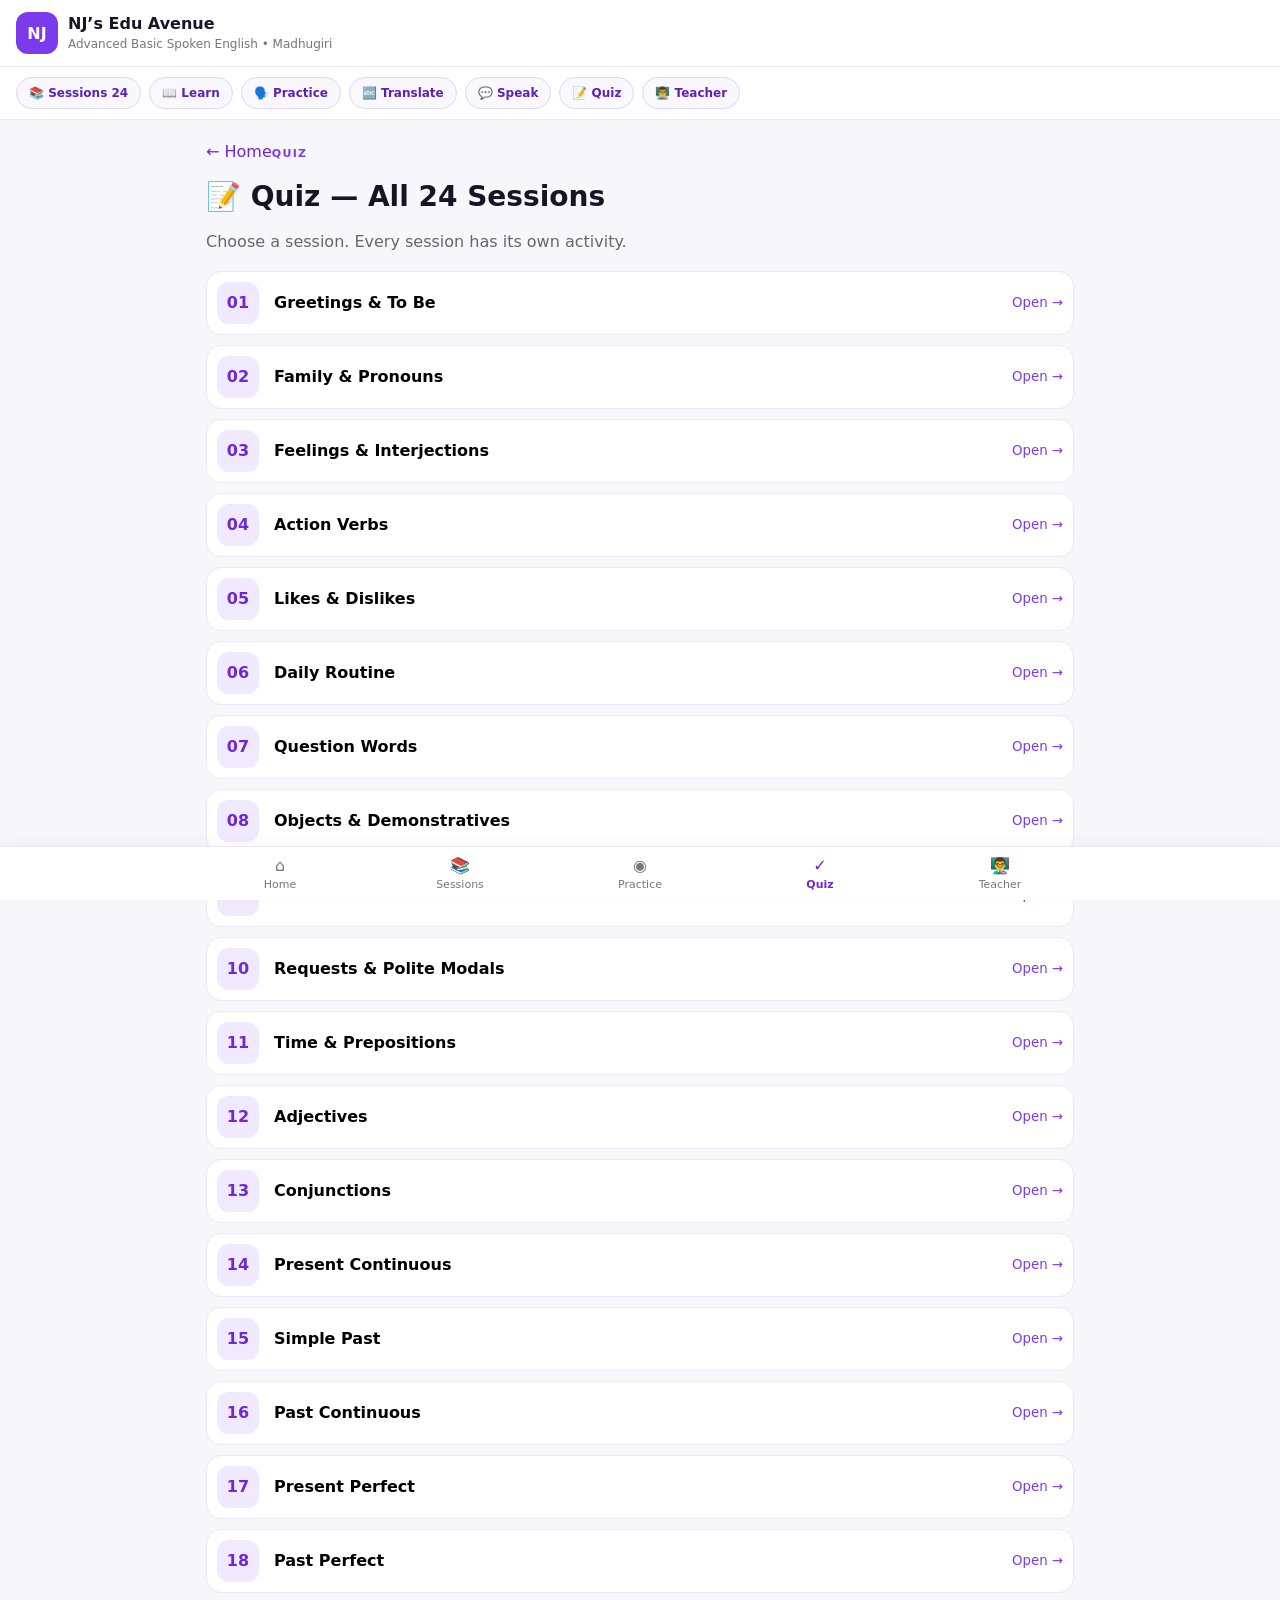
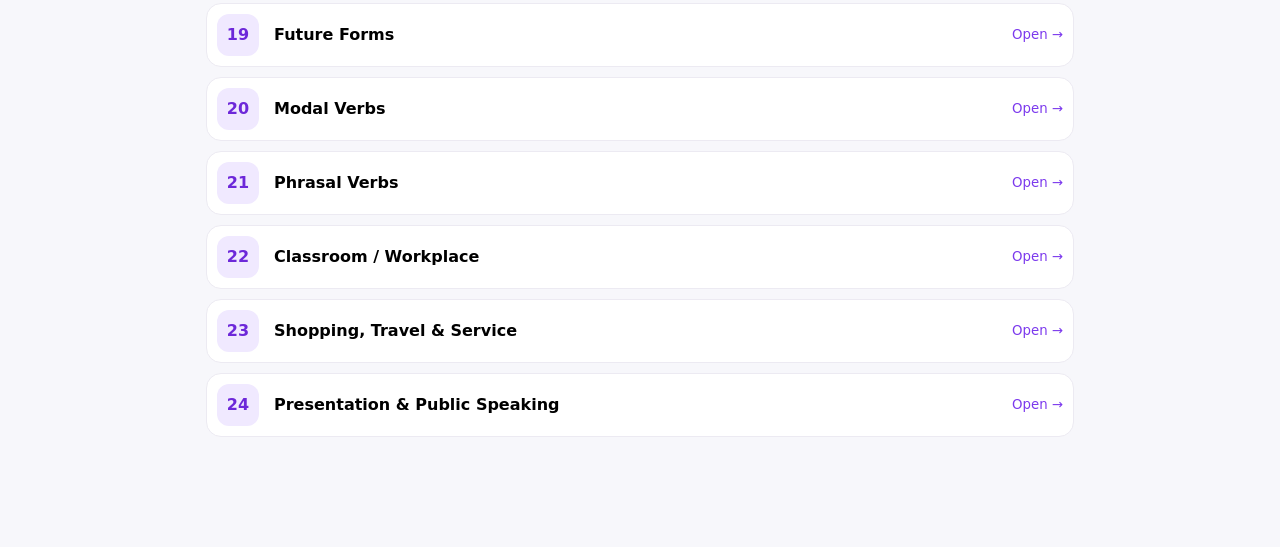
==== commit 07d657b4: "Finalize main tabs and complete 24-session learning app" ====
--- a/index.html
+++ b/index.html
@@ -1 +1 @@
-<!doctype html><html lang="en"><head><meta charset="utf-8"><meta name="viewport" content="width=device-width,initial-scale=1,viewport-fit=cover"><meta name="theme-color" content="#5b21b6"><meta name="description" content="NJ’s Edu Avenue – Advanced Basic Spoken English, Madhugiri"><link rel="manifest" href="manifest.webmanifest"><link rel="stylesheet" href="style.css"><title>NJ’s Edu Avenue | Spoken English</title></head><body><header class="top"><div class="brand"><div class="logoMark">NJ</div><div><b>NJ’s Edu Avenue</b><small>Advanced Basic Spoken English • Madhugiri</small></div></div><button id="installBtn" class="ghost hidden">Install</button></header><div class="appTabs"><button onclick="showScreen('course')">📚 Sessions <b>24</b></button><button onclick="openFeature('learn')">📖 Learn</button><button onclick="showScreen('practice')">🗣️ Practice</button><button onclick="openFeature('translate')">🔤 Translate</button><button onclick="openFeature('speak')">💬 Speak</button><button onclick="openFeature('quiz')">📝 Quiz</button><button onclick="openFeature('teacher')">👨‍🏫 Teacher</button></div><main><section id="home" class="screen active"><div class="hero"><span class="pill">90-DAY MASTER CLASS</span><h1>Advanced Basic<br><span>Spoken English</span></h1><p class="heroLead">Learn accurately. Practise naturally. Speak confidently.</p><div class="method"><b>LEARN</b><span>→</span><b>PRACTICE</b><span>→</span><b>TRANSLATE</b><span>→</span><b>SPEAK</b></div><button class="primaryHero" onclick="showScreen('course')">📚 Start with 24 Sessions →</button></div><div class="welcome"><span class="eyebrow">NJ’S EDU AVENUE</span><h2>One complete English speaking system</h2><p>Learn each lesson, practise aloud, translate Kannada into English, speak naturally and check your progress with a quiz.</p></div><div class="featureGrid"><button class="featureTile" onclick="showScreen('course')"><strong>📚 Sessions</strong><span><b>24 complete sessions</b></span></button><button class="featureTile" onclick="openFeature('learn')"><strong>📖 Learn</strong><span>All 24 sessions</span></button><button class="featureTile" onclick="showScreen('practice')"><strong>🗣️ Practice</strong><span>All 24 sessions</span></button><button class="featureTile" onclick="openFeature('translate')"><strong>🔤 Kannada → English</strong><span>All 24 sessions</span></button><button class="featureTile" onclick="openFeature('speak')"><strong>💬 Speak</strong><span>WhatsApp-style • all 24</span></button><button class="featureTile" onclick="openFeature('quiz')"><strong>📝 Quiz</strong><span>All 24 sessions</span></button><button class="featureTile" onclick="openFeature('teacher')"><strong>👨‍🏫 Teacher</strong><span>NAGENDRA T N</span></button></div><div class="learningPath"><span class="eyebrow">YOUR LEARNING PATH</span><div class="pathRow"><button onclick="openFeature('learn')"><b>01</b><span>Learn</span></button><i>→</i><button onclick="showScreen('practice')"><b>02</b><span>Practice</span></button><i>→</i><button onclick="openFeature('translate')"><b>03</b><span>Translate</span></button><i>→</i><button onclick="openFeature('speak')"><b>04</b><span>Speak</span></button><i>→</i><button onclick="openFeature('quiz')"><b>05</b><span>Quiz</span></button></div></div><div class="teacherPreview"><span class="eyebrow">YOUR TEACHER</span><h2>NAGENDRA T N</h2><p>Founder & Spoken English Trainer</p><button class="outline" onclick="openFeature('teacher')">View Teacher Details →</button></div></section><section id="course" class="screen"><div class="sectionHead"><div><span class="eyebrow">MAIN TAB</span><h2>📚 24 Sessions</h2></div><input id="search" placeholder="Search sessions…" oninput="renderSessions()"></div><p class="subtle">Complete 24-session pathway.</p><div id="sessions"></div></section><section id="detail" class="screen"><button class="back" onclick="showScreen('course')">← All sessions</button><div id="detailContent"></div></section><section id="practice" class="screen"><div id="practiceRoot"></div></section><section id="quiz" class="screen"><div id="quizRoot"></div></section><section id="contact" class="screen"><span class="eyebrow">TEACHER</span><h2>👨‍🏫 Teacher Details</h2><div class="contactCard"><h3>NAGENDRA T N</h3><p><b>Founder & Spoken English Trainer</b></p><p>Advanced Basic Spoken English<br>90-Day Master Class</p><p>📍 <b>NJ ROCKING DANCE CLASS</b><br>Opp. TVV petrol bunk<br>Above Vysya cooperative Bank,<br>GBN road<br>MADHUGIRI – 572132</p><a href="tel:+917483011182">📞 +91 7483011182</a><a href="https://wa.me/917483011182" target="_blank">💬 WhatsApp</a></div></section><section id="learn" class="screen"></section><section id="translate" class="screen"></section><section id="speak" class="screen"></section><section id="teacher" class="screen"></section></main><nav><button data-screen="home" onclick="showScreen('home')">⌂<span>Home</span></button><button data-screen="course" onclick="showScreen('course')">📚<span>Sessions</span></button><button data-screen="practice" onclick="showScreen('practice')">◉<span>Practice</span></button><button data-screen="quiz" onclick="showScreen('quiz')">✓<span>Quiz</span></button><button data-screen="contact" onclick="showScreen('contact')">👨‍🏫<span>Teacher</span></button></nav><script src="app.js"></script><script src="home-enhancements.js"></script><script src="advanced-features.js"></script><script src="all-features.js"></script></body></html>+<!doctype html><html lang="en"><head><meta charset="utf-8"><meta name="viewport" content="width=device-width,initial-scale=1,viewport-fit=cover"><meta name="theme-color" content="#5b21b6"><meta name="description" content="NJ’s Edu Avenue – Advanced Basic Spoken English, Madhugiri"><link rel="manifest" href="manifest.webmanifest"><link rel="stylesheet" href="style.css"><title>NJ’s Edu Avenue | Spoken English</title></head><body><header class="top"><div class="brand"><div class="logoMark">NJ</div><div><b>NJ’s Edu Avenue</b><small>Advanced Basic Spoken English • Madhugiri</small></div></div><button id="installBtn" class="ghost hidden">Install</button></header><div class="appTabs"><button onclick="showScreen('course')">📚 Sessions <b>24</b></button><button onclick="openFeature('learn')">📖 Learn</button><button onclick="showScreen('practice')">🗣️ Practice</button><button onclick="openFeature('translate')">🔤 Translate</button><button onclick="openFeature('speak')">💬 Speak</button><button onclick="openFeature('quiz')">📝 Quiz</button><button onclick="openFeature('teacher')">👨‍🏫 Teacher</button></div><main><section id="home" class="screen active"><div class="hero"><span class="pill">90-DAY MASTER CLASS</span><h1>Advanced Basic<br><span>Spoken English</span></h1><p class="heroLead">Learn accurately. Practise naturally. Speak confidently.</p><div class="method"><b>LEARN</b><span>→</span><b>PRACTICE</b><span>→</span><b>TRANSLATE</b><span>→</span><b>SPEAK</b></div><button class="primaryHero" onclick="showScreen('course')">📚 Start with 24 Sessions →</button></div><div class="welcome"><span class="eyebrow">NJ’S EDU AVENUE</span><h2>One complete English speaking system</h2><p>Learn each lesson, practise aloud, translate Kannada into English, speak naturally and check your progress with a quiz.</p></div><div class="featureGrid"><button class="featureTile" onclick="showScreen('course')"><strong>📚 Sessions</strong><span><b>24 complete sessions</b></span></button><button class="featureTile" onclick="openFeature('learn')"><strong>📖 Learn</strong><span>All 24 sessions</span></button><button class="featureTile" onclick="showScreen('practice')"><strong>🗣️ Practice</strong><span>All 24 sessions</span></button><button class="featureTile" onclick="openFeature('translate')"><strong>🔤 Kannada → English</strong><span>20 conversations • each session</span></button><button class="featureTile" onclick="openFeature('speak')"><strong>💬 Speak</strong><span>Students A & B • 20 chat turns</span></button><button class="featureTile" onclick="openFeature('quiz')"><strong>📝 Quiz</strong><span>10 questions • easy → difficult</span></button><button class="featureTile" onclick="openFeature('teacher')"><strong>👨‍🏫 Teacher</strong><span>NAGENDRA T N</span></button></div><div class="learningPath"><span class="eyebrow">YOUR LEARNING PATH</span><div class="pathRow"><button onclick="openFeature('learn')"><b>01</b><span>Learn</span></button><i>→</i><button onclick="showScreen('practice')"><b>02</b><span>Practice</span></button><i>→</i><button onclick="openFeature('translate')"><b>03</b><span>Translate</span></button><i>→</i><button onclick="openFeature('speak')"><b>04</b><span>Speak</span></button><i>→</i><button onclick="openFeature('quiz')"><b>05</b><span>Quiz</span></button></div></div><div class="teacherPreview"><span class="eyebrow">YOUR TEACHER</span><h2>NAGENDRA T N</h2><p>Founder & Spoken English Trainer</p><button class="outline" onclick="openFeature('teacher')">View Teacher Details →</button></div></section><section id="course" class="screen"><div class="sectionHead"><div><span class="eyebrow">MAIN TAB</span><h2>📚 24 Sessions</h2></div><input id="search" placeholder="Search sessions…" oninput="renderSessions()"></div><p class="subtle">Complete 24-session pathway.</p><div id="sessions"></div></section><section id="detail" class="screen"><button class="back" onclick="showScreen('course')">← All sessions</button><div id="detailContent"></div></section><section id="practice" class="screen"><div id="practiceRoot"></div></section><section id="quiz" class="screen"><div id="quizRoot"></div></section><section id="contact" class="screen"><span class="eyebrow">TEACHER</span><h2>👨‍🏫 Teacher Details</h2><div class="contactCard"><h3>NAGENDRA T N</h3><p><b>Founder & Spoken English Trainer</b></p><p>Advanced Basic Spoken English<br>90-Day Master Class</p><p>📍 <b>NJ ROCKING DANCE CLASS</b><br>Opp. TVV petrol bunk<br>Above Vysya cooperative Bank,<br>GBN road<br>MADHUGIRI – 572132</p><a href="tel:+917483011182">📞 +91 7483011182</a><a href="https://wa.me/917483011182" target="_blank">💬 WhatsApp</a></div></section><section id="learn" class="screen"></section><section id="translate" class="screen"></section><section id="speak" class="screen"></section><section id="teacher" class="screen"></section></main><nav><button data-screen="home" onclick="showScreen('home')">⌂<span>Home</span></button><button data-screen="course" onclick="showScreen('course')">📚<span>Sessions</span></button><button data-screen="practice" onclick="showScreen('practice')">◉<span>Practice</span></button><button data-screen="quiz" onclick="showScreen('quiz')">✓<span>Quiz</span></button><button data-screen="contact" onclick="showScreen('contact')">👨‍🏫<span>Teacher</span></button></nav><script src="app.js"></script><script src="home-enhancements.js"></script><script src="advanced-features.js"></script><script src="all-features.js"></script><script src="feature-upgrade.js"></script></body></html>
